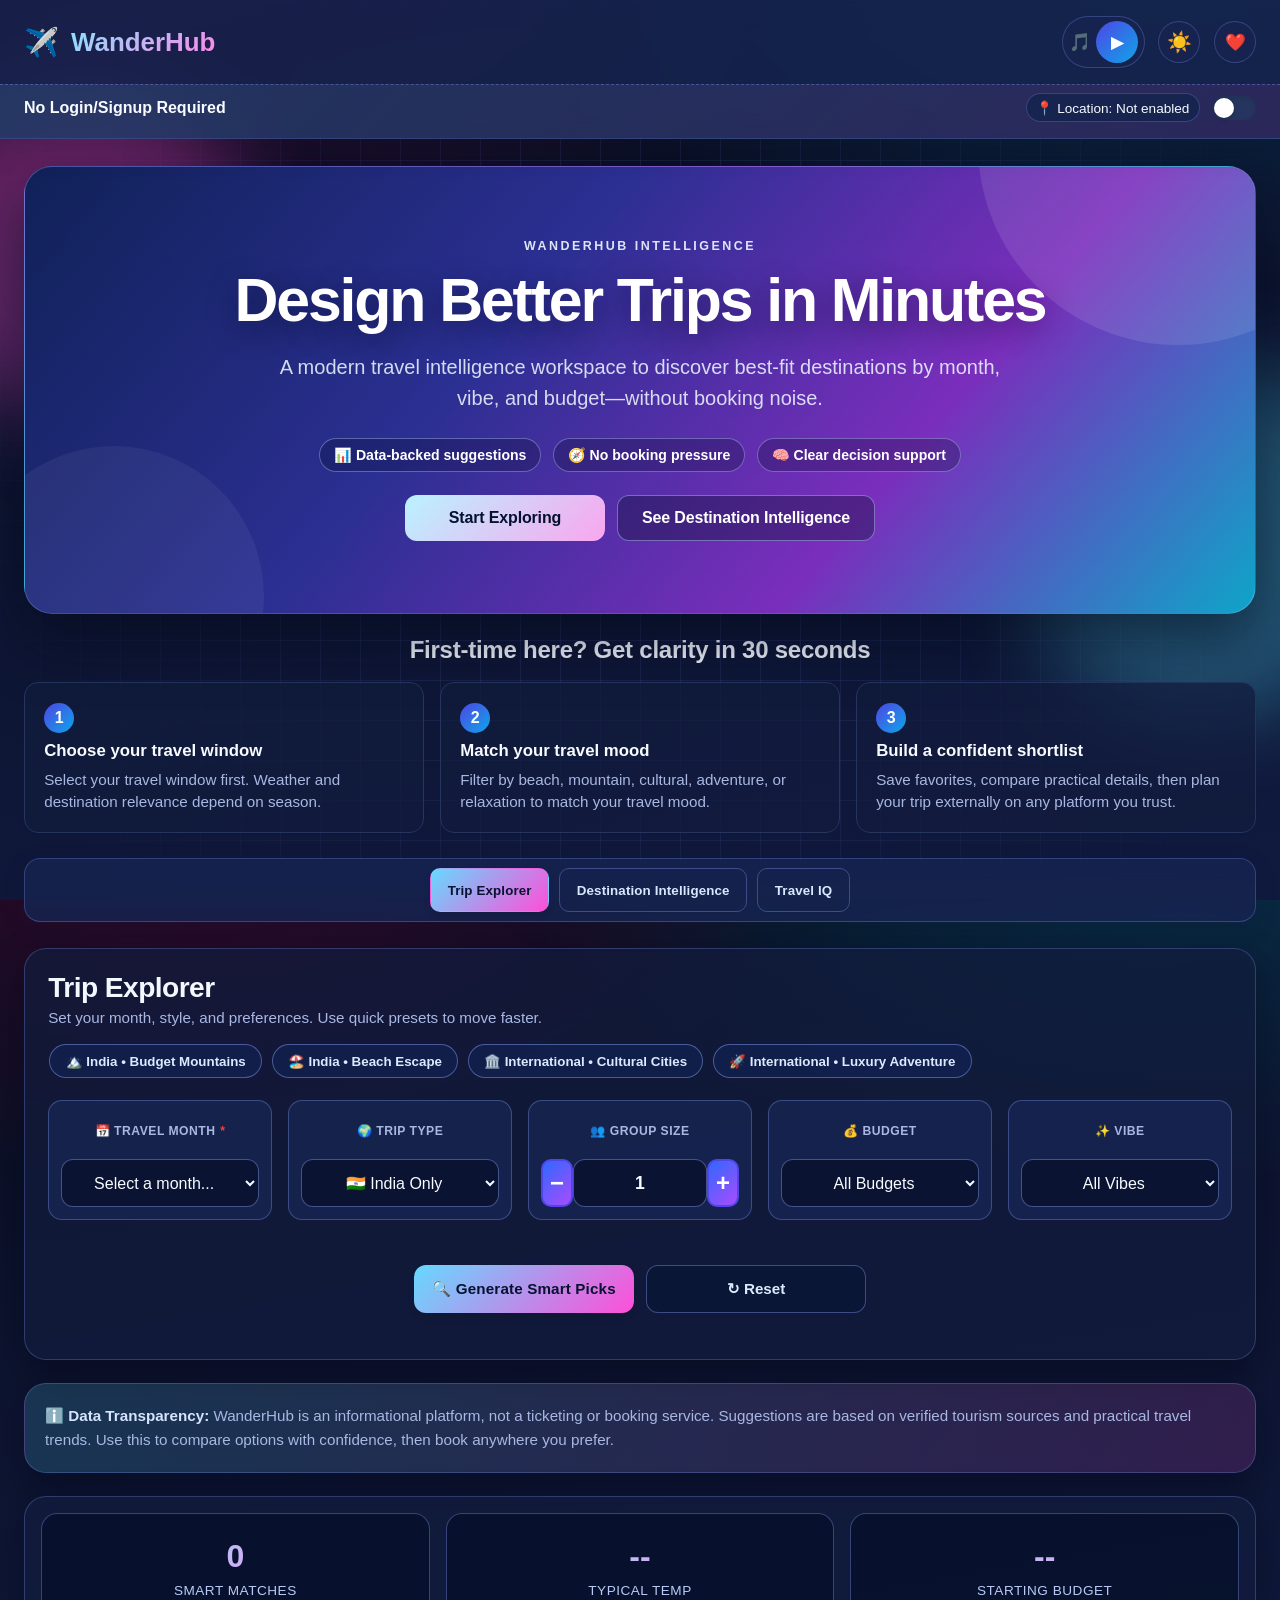
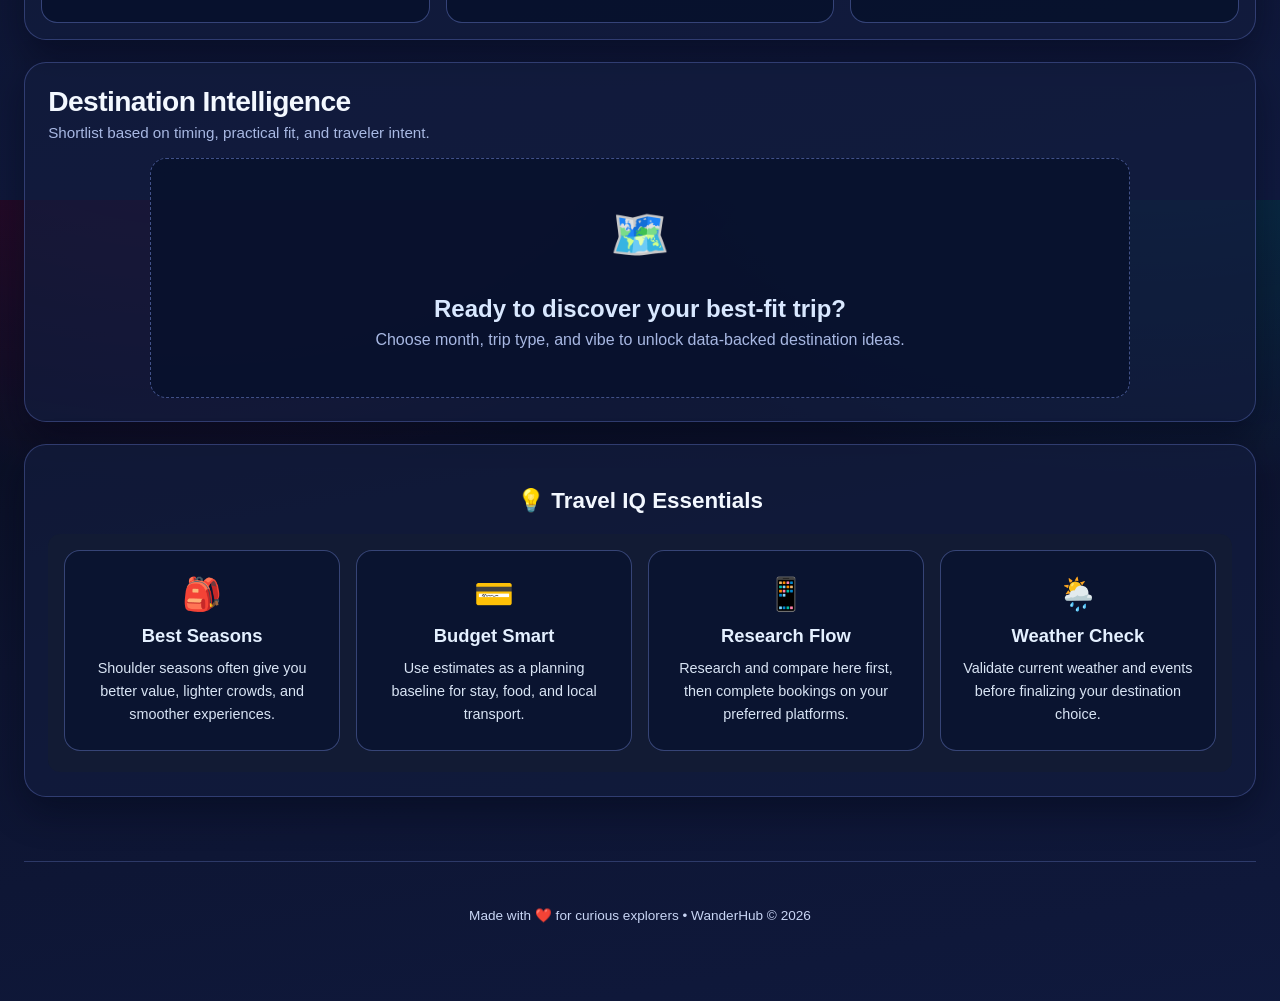
==== index.html @ 279a778e "Add auto-rotating carousel for Travel IQ Essentials on mobile - shows one card at a time, auto-cycle" ====
<!doctype html>
<html lang="en">
<head>
    <meta charset="UTF-8" />
    <meta name="viewport" content="width=device-width, initial-scale=1.0, maximum-scale=5.0, user-scalable=yes, viewport-fit=cover" />
    <meta name="mobile-web-app-capable" content="yes" />
    <meta name="apple-mobile-web-app-capable" content="yes" />
    <meta name="apple-mobile-web-app-status-bar-style" content="default" />
    <meta name="theme-color" content="#667eea" />
    <title>WanderHub - Smart Travel Insights by Month</title>
    <link rel="stylesheet" href="styles.css" />
    <link rel="icon" href="data:image/svg+xml,<svg xmlns='http://www.w3.org/2000/svg' viewBox='0 0 100 100'><text y='.9em' font-size='90'>✈️</text></svg>" />
</head>
<body>
    <div class="bg-orb orb-1" aria-hidden="true"></div>
    <div class="bg-orb orb-2" aria-hidden="true"></div>
    <div class="bg-grid" aria-hidden="true"></div>

    <!-- Header -->
    <header class="header">
        <div class="header-content">
            <div class="logo">
                <span class="logo-icon">✈️</span>
                <h1>WanderHub</h1>
            </div>
            <div class="header-right">
                <div class="music-player" id="musicPlayer" aria-label="Background music controls">
                    <div class="music-track">
                        <span class="music-icon" aria-hidden="true">🎵</span>
                    </div>
                    <div class="music-actions">
                        <button class="music-btn music-btn-play" id="musicPlay" title="Play music" aria-label="Play music">▶</button>
                        <button class="music-btn music-btn-pause" id="musicPause" title="Pause music" aria-label="Pause music">⏸</button>
                    </div>
                </div>
                <div class="theme-selector">
                    <button id="themeToggle" class="theme-toggle" type="button" aria-label="Enable dark mode" title="Toggle light/dark mode">🌙</button>
                </div>
                <a class="favorites-shortcut" href="favorites.html" aria-label="Open saved destinations" title="Saved destinations">
                    <span class="favorites-shortcut-icon" aria-hidden="true">❤️</span>
                    <span class="favorites-shortcut-count" id="favoritesCount">0</span>
                </a>
            </div>
        </div>
        <div class="header-trust">
            <div class="trust-message">
                <span class="trust-title">No Login/Signup Required</span>
            </div>
            <div class="trust-actions">
                <span class="trust-status" id="locationStatusText">📍 Location: Not enabled</span>
                <label class="location-toggle">
                    <input type="checkbox" id="locationToggle" aria-label="Enable location" title="Enable location" />
                    <span class="toggle-slider"></span>
                </label>
            </div>
        </div>
    </header>

    <main class="container">
        <!-- Hero Section -->
        <section class="hero" id="top">
            <div class="hero-content">
                <p class="hero-eyebrow">WANDERHUB INTELLIGENCE</p>
                <h2 class="hero-title">Design Better Trips in Minutes</h2>
                <p class="hero-subtitle">A modern travel intelligence workspace to discover best-fit destinations by month, vibe, and budget—without booking noise.</p>
                <div class="hero-tags" aria-label="WanderHub value tags">
                    <span class="hero-tag">📊 Data-backed suggestions</span>
                    <span class="hero-tag">🧭 No booking pressure</span>
                    <span class="hero-tag">🧠 Clear decision support</span>
                </div>
                <div class="hero-actions">
                    <a href="#filtersSectionBlock" class="hero-btn hero-btn-primary">Start Exploring</a>
                    <a href="#results" class="hero-btn hero-btn-secondary">See Destination Intelligence</a>
                </div>
            </div>
        </section>

        <section class="quick-start" id="quickStart">
            <h2>First-time here? Get clarity in 30 seconds</h2>
            <div class="quick-start-grid">
                <article class="quick-step">
                    <span class="quick-step-number">1</span>
                    <h3>Choose your travel window</h3>
                    <p>Select your travel window first. Weather and destination relevance depend on season.</p>
                </article>
                <article class="quick-step">
                    <span class="quick-step-number">2</span>
                    <h3>Match your travel mood</h3>
                    <p>Filter by beach, mountain, cultural, adventure, or relaxation to match your travel mood.</p>
                </article>
                <article class="quick-step">
                    <span class="quick-step-number">3</span>
                    <h3>Build a confident shortlist</h3>
                    <p>Save favorites, compare practical details, then plan your trip externally on any platform you trust.</p>
                </article>
            </div>
        </section>

        <nav class="page-tabs" aria-label="Page sections">
            <button type="button" class="page-tab active" data-target="filtersSectionBlock">Trip Explorer</button>
            <button type="button" class="page-tab" data-target="results">Destination Intelligence</button>
            <button type="button" class="page-tab" data-target="tipsSection">Travel IQ</button>
        </nav>

        <!-- Filters Section -->
        <section class="filters-section" id="filtersSectionBlock">
            <div class="section-head">
                <h2>Trip Explorer</h2>
                <p>Set your month, style, and preferences. Use quick presets to move faster.</p>
            </div>
            <div class="quick-presets" aria-label="Quick presets">
                <button class="preset-chip" data-region="india" data-vibe="mountain" data-budget="budget">🏔️ India • Budget Mountains</button>
                <button class="preset-chip" data-region="india" data-vibe="beach" data-budget="moderate">🏖️ India • Beach Escape</button>
                <button class="preset-chip" data-region="international" data-vibe="cultural" data-budget="moderate">🏛️ International • Cultural Cities</button>
                <button class="preset-chip" data-region="international" data-vibe="adventure" data-budget="luxury">🚀 International • Luxury Adventure</button>
            </div>
            <div class="filters-container">
                <div class="filter-group">
                    <label for="monthSelect" class="filter-label">📅 Travel Month <span class="required-indicator">*</span></label>
                    <select id="monthSelect" required>
                        <option value="">Select a month...</option>
                    </select>
                </div>

                <div class="filter-group">
                    <label for="regionSelect" class="filter-label">🌍 Trip Type</label>
                    <select id="regionSelect">
                        <option value="india">🇮🇳 India Only</option>
                        <option value="international">🌐 International</option>
                    </select>
                </div>

                <div class="filter-group">
                    <label for="travelerCount" class="filter-label">👥 Group Size</label>
                    <div class="traveler-stepper">
                        <button class="stepper-btn" id="decreaseTravelers" aria-label="Decrease travelers">−</button>
                        <input id="travelerCount" type="number" min="1" max="30" value="1" readonly />
                        <button class="stepper-btn" id="increaseTravelers" aria-label="Increase travelers">+</button>
                    </div>
                </div>

                <div class="filter-group">
                    <label for="budgetFilter" class="filter-label">💰 Budget</label>
                    <select id="budgetFilter">
                        <option value="">All Budgets</option>
                        <option value="budget">Budget</option>
                        <option value="moderate">Moderate</option>
                        <option value="luxury">Luxury</option>
                    </select>
                </div>

                <div class="filter-group">
                    <label for="vibeFilter" class="filter-label">✨ Vibe</label>
                    <select id="vibeFilter">
                        <option value="">All Vibes</option>
                        <option value="beach">🏖️ Beach Paradise</option>
                        <option value="mountain">⛰️ Mountain Adventure</option>
                        <option value="cultural">🏛️ Cultural Heritage</option>
                        <option value="adventure">🚀 Adventure Seeker</option>
                        <option value="relaxation">🧘 Relaxation</option>
                    </select>
                </div>

                <div class="filter-actions">
                    <button class="btn-apply" id="applyFilters">🔍 Generate Smart Picks</button>
                    <button class="btn-reset" id="resetFilters">↻ Reset</button>
                </div>
            </div>
        </section>

        <!-- Data Accuracy Notice -->
        <section class="data-notice">
            <p><strong>ℹ️ Data Transparency:</strong> WanderHub is an informational platform, not a ticketing or booking service. Suggestions are based on verified tourism sources and practical travel trends. Use this to compare options with confidence, then book anywhere you prefer.</p>
        </section>

        <!-- Quick Stats -->
        <section class="stats-section" id="statsSection">
            <div class="stat-card">
                <div class="stat-number" id="destCount">0</div>
                <div class="stat-label">Smart Matches</div>
            </div>
            <div class="stat-card">
                <div class="stat-number" id="avgTemp">--</div>
                <div class="stat-label">Typical Temp</div>
            </div>
            <div class="stat-card">
                <div class="stat-number" id="minBudget">--</div>
                <div class="stat-label">Starting Budget</div>
            </div>
        </section>

        <!-- Results Section -->
        <section id="results" class="results">
            <div class="section-head">
                <h2>Destination Intelligence</h2>
                <p>Shortlist based on timing, practical fit, and traveler intent.</p>
            </div>
            <div class="placeholder-state">
                <div class="placeholder-icon">🗺️</div>
                <h3>Ready to discover your best-fit trip?</h3>
                <p>Choose month, trip type, and vibe to unlock data-backed destination ideas.</p>
            </div>
        </section>

        <!-- Tips Section -->
        <section class="tips-section" id="tipsSection">
            <h2>💡 Travel IQ Essentials</h2>
            <div class="carousel-container">
                <div class="tips-grid" id="tipsCarousel">
                    <div class="tip-card">
                        <div class="tip-icon">🎒</div>
                        <h3>Best Seasons</h3>
                        <p>Shoulder seasons often give you better value, lighter crowds, and smoother experiences.</p>
                    </div>
                    <div class="tip-card">
                        <div class="tip-icon">💳</div>
                        <h3>Budget Smart</h3>
                        <p>Use estimates as a planning baseline for stay, food, and local transport.</p>
                    </div>
                    <div class="tip-card">
                        <div class="tip-icon">📱</div>
                        <h3>Research Flow</h3>
                        <p>Research and compare here first, then complete bookings on your preferred platforms.</p>
                    </div>
                    <div class="tip-card">
                        <div class="tip-icon">🌦️</div>
                        <h3>Weather Check</h3>
                        <p>Validate current weather and events before finalizing your destination choice.</p>
                    </div>
                </div>
                <div class="carousel-dots" id="carouselDots"></div>
            </div>
        </section>

        <!-- Footer -->
        <footer class="footer">
            <p>Made with ❤️ for curious explorers • WanderHub © 2026</p>
        </footer>
    </main>

    <button id="backToTop" class="back-to-top" aria-label="Back to top">↑</button>

    <!-- Modal for Destination Details -->
    <div id="detailsModal" class="modal">
        <div class="modal-content">
            <button class="modal-close">&times;</button>
            <div id="modalBody"></div>
        </div>
    </div>

    <!-- Location Permission Modal -->
    <div id="locationModal" class="modal location-modal">
        <div class="modal-content">
            <button class="modal-close" id="locationModalClose">&times;</button>
            <div class="location-modal-body">
                <div class="location-modal-header">
                    <div class="location-icon">📍</div>
                    <h2>Enable Location for Personalized Insights</h2>
                </div>
                <p class="location-description" id="locationMessage">Get accurate travel distances and cost estimates from your location to destinations.</p>
                
                <div class="location-benefits">
                    <div class="benefit-item">
                        <span class="benefit-icon">🚗</span>
                        <span class="benefit-text">See exact distance by road to each destination</span>
                    </div>
                    <div class="benefit-item">
                        <span class="benefit-icon">💰</span>
                        <span class="benefit-text">Get travel cost estimates from your city</span>
                    </div>
                    <div class="benefit-item">
                        <span class="benefit-icon">🔒</span>
                        <span class="benefit-text">Your location stays private in your browser</span>
                    </div>
                </div>
                
                <div class="location-modal-actions">
                    <button class="btn-apply" id="allowLocation">
                        <span>✓</span> Allow Location
                    </button>
                    <button class="btn-reset" id="skipLocation">
                        <span>→</span> Not Now
                    </button>
                </div>
                <p class="location-disclaimer">💡 You can change this anytime via the location toggle in the header</p>
            </div>
        </div>
    </div>

    <script src="script.js"></script>
</body>
</html>
---- styles.css ----
:root {
  /* Light Mode */
  --bg-primary: #f4f7ff;
  --bg-secondary: #ebf1ff;
  --bg-gradient: linear-gradient(135deg, #4f46e5 0%, #0ea5e9 100%);
  --card-bg: #ffffff;
  --text-primary: #111c38;
  --text-secondary: #2f3f5c;
  --text-muted: #5c6b86;
  --border-color: #d6e2ff;
  --accent-primary: #4f46e5;
  --accent-secondary: #0ea5e9;
  --accent-light: #dbeafe;
  --success: #10b981;
  --warning: #f59e0b;
  --error: #ef4444;
  --shadow-sm: 0 1px 2px rgba(0, 0, 0, 0.05);
  --shadow-md: 0 4px 6px rgba(0, 0, 0, 0.1);
  --shadow-lg: 0 10px 25px rgba(0, 0, 0, 0.15);
  --shadow-xl: 0 20px 40px rgba(0, 0, 0, 0.2);
  --text-color: var(--text-primary);
  --primary-color: var(--accent-primary);
  --shadow-color: rgba(79, 70, 229, 0.18);
  --transition: all 0.3s cubic-bezier(0.4, 0, 0.2, 1);
}

body.dark-mode {
  --bg-primary: #080f22;
  --bg-secondary: #121b34;
  --card-bg: #131f3b;
  --text-primary: #eef4ff;
  --text-secondary: #c8d5f4;
  --text-muted: #90a3d1;
  --border-color: #25355f;
  --accent-light: #1d2d52;
  --text-color: var(--text-primary);
  --primary-color: var(--accent-primary);
  --shadow-color: rgba(2, 8, 25, 0.45);
}

.section-head p,
.quick-step p,
.placeholder-state p,
.data-notice p,
.tip-card p,
.trust-subtitle,
.location-description,
.benefit-text,
.location-disclaimer,
.footer p {
  color: var(--text-secondary);
}

.tips-grid {
  display: flex !important;
  flex-wrap: nowrap !important;
  gap: 1rem;
  overflow-x: auto;
  overflow-y: hidden;
  scroll-snap-type: x mandatory;
  -webkit-overflow-scrolling: touch;
  padding-bottom: 0.35rem;
}

.tip-card {
  flex: 0 0 calc((100% - 3rem) / 4);
  min-width: 240px;
  scroll-snap-align: start;
}

.tips-grid::-webkit-scrollbar {
  height: 8px;
}

.tips-grid::-webkit-scrollbar-thumb {
  background: color-mix(in srgb, var(--accent-primary) 45%, transparent);
  border-radius: 999px;
}

@media (max-width: 900px) {
  .tip-card {
    flex: 0 0 74vw;
    min-width: 250px;
  }
}

@media (max-width: 640px) {
  .tip-card {
    flex: 0 0 84vw;
    min-width: 230px;
  }
}

* {
  box-sizing: border-box;
}

html, body {
  margin: 0;
  padding: 0;
  width: 100%;
  height: 100%;
}

/* Mobile App-like Global Styles */
* {
  -webkit-tap-highlight-color: transparent;
  -webkit-font-smoothing: antialiased;
  -moz-osx-font-smoothing: grayscale;
}

html {
  scroll-behavior: smooth;
  -webkit-text-size-adjust: 100%;
  -ms-text-size-adjust: 100%;
  touch-action: manipulation;
}

body {
  font-family: -apple-system, BlinkMacSystemFont, "Segoe UI", Roboto, "Helvetica Neue", Arial, sans-serif;
  background: var(--bg-primary);
  color: var(--text-primary);
  transition: var(--transition);
  overflow-x: hidden;
  overflow-y: visible;
  margin: 0;
  padding: 0;
  padding-top: env(safe-area-inset-top, 0px);
  padding-bottom: env(safe-area-inset-bottom, 0px);
  padding-left: env(safe-area-inset-left, 0px);
  padding-right: env(safe-area-inset-right, 0px);
  min-height: 100vh;
  min-height: -webkit-fill-available;
  -webkit-overflow-scrolling: touch;
  overscroll-behavior-y: contain;
}

/* Header */
.header {
  position: sticky;
  top: 0;
  z-index: 1200;
  background: color-mix(in srgb, var(--card-bg) 92%, transparent);
  border-bottom: 1px solid var(--border-color);
  -webkit-backdrop-filter: blur(14px);
  backdrop-filter: blur(14px);
  box-shadow: 0 10px 24px rgba(15, 23, 42, 0.08);
  transition: var(--transition);
}

.header-content {
  max-width: 1400px;
  margin: 0 auto;
  padding: 1rem 1.5rem;
  display: flex;
  justify-content: space-between;
  align-items: center;
  flex-wrap: nowrap;
}

.logo {
  display: flex;
  align-items: center;
  gap: 0.75rem;
  text-decoration: none;
  cursor: pointer;
}

.logo-icon {
  font-size: 1.75rem;
  animation: float 6s ease-in-out infinite;
}

@keyframes float {
  0%, 100% { transform: translateY(0); }
  50% { transform: translateY(-8px); }
}

.logo h1 {
  margin: 0;
  font-size: 1.35rem;
  background: var(--bg-gradient);
  -webkit-background-clip: text;
  -webkit-text-fill-color: transparent;
  background-clip: text;
  font-weight: 700;
}

.header-right {
  display: flex;
  align-items: center;
  gap: 1.5rem;
}

.favorites-shortcut {
  position: relative;
  width: 42px;
  height: 42px;
  border-radius: 999px;
  border: 1px solid var(--border-color);
  background: var(--card-bg);
  color: var(--text-primary);
  display: inline-flex;
  align-items: center;
  justify-content: center;
  text-decoration: none;
  box-shadow: var(--shadow-sm);
  transition: var(--transition);
}

.favorites-shortcut:hover {
  transform: translateY(-2px);
  border-color: var(--accent-primary);
  box-shadow: var(--shadow-md);
}

.favorites-shortcut-icon {
  font-size: 1.05rem;
}

.favorites-shortcut-count {
  position: absolute;
  top: -6px;
  right: -6px;
  min-width: 18px;
  height: 18px;
  border-radius: 999px;
  display: none;
  align-items: center;
  justify-content: center;
  padding: 0 0.35rem;
  font-size: 0.68rem;
  font-weight: 700;
  color: #fff;
  background: var(--error);
  border: 1px solid var(--card-bg);
}

.favorites-shortcut-count.visible {
  display: inline-flex;
}

.music-player {
  display: flex;
  align-items: center;
  gap: 0.35rem;
  padding: 0.25rem 0.35rem;
  border-radius: 999px;
  border: 1px solid var(--border-color);
  background: var(--card-bg);
  box-shadow: var(--shadow-sm);
  max-width: 200px;
}

.music-track {
  display: flex;
  align-items: center;
  gap: 0.45rem;
  min-width: 0;
}

.music-actions {
  display: flex;
  gap: 0.35rem;
}

.music-btn {
  display: flex;
  align-items: center;
  justify-content: center;
  width: 42px;
  height: 42px;
  background: var(--bg-gradient);
  color: white;
  border: none;
  border-radius: 999px;
  font-weight: 700;
  cursor: pointer;
  transition: var(--transition);
  font-size: 1rem;
  padding: 0;
}

.music-btn:hover:not(:disabled) {
  transform: translateY(-2px);
  box-shadow: var(--shadow-md);
}

.music-btn:disabled {
  opacity: 0.55;
  cursor: not-allowed;
  transform: none;
  box-shadow: none;
}

.music-player.playing {
  border-color: var(--accent-primary);
  box-shadow: 0 0 0 2px var(--accent-light);
}

.music-icon {
  font-size: 1.1rem;
}

.music-player.playing .music-btn-play {
  display: none;
}

.music-player:not(.playing) .music-btn-pause {
  display: none;
}

.header-trust {
  max-width: 1400px;
  margin: 0 auto;
  padding: 0.5rem 1.5rem 1rem;
  display: flex;
  align-items: center;
  justify-content: space-between;
  gap: 1rem;
  border-top: 1px dashed var(--border-color);
  background: linear-gradient(135deg, rgba(102, 126, 234, 0.08), rgba(118, 75, 162, 0.06));
}

.trust-message {
  display: flex;
  flex-direction: column;
  gap: 0.15rem;
}

.trust-title {
  font-weight: 700;
  color: var(--text-primary);
}

.trust-subtitle {
  font-size: 0.9rem;
  color: var(--text-secondary);
}

.trust-actions {
  display: flex;
  align-items: center;
  gap: 0.75rem;
  flex-wrap: wrap;
  flex: 0 0 auto;
}

.trust-status {
  font-size: 0.85rem;
  color: var(--text-secondary);
  padding: 0.35rem 0.6rem;
  border-radius: 999px;
  background: var(--bg-secondary);
  border: 1px solid var(--border-color);
  white-space: nowrap;
  flex: 0 0 auto;
}

.trust-badge {
  display: none;
}

.trust-cta {
  display: none;
}

.trust-ghost {
  display: none;
}

/* Location Toggle */
.location-toggle {
  display: flex;
  align-items: center;
  cursor: pointer;
  -webkit-user-select: none;
  user-select: none;
}

.location-toggle input {
  display: none;
}

.toggle-slider {
  width: 44px;
  height: 24px;
  background-color: var(--border-color);
  border-radius: 12px;
  position: relative;
  transition: background-color 0.3s ease, box-shadow 0.3s ease;
  box-shadow: inset 0 2px 4px rgba(0, 0, 0, 0.1);
}

.toggle-slider::before {
  content: "";
  position: absolute;
  width: 20px;
  height: 20px;
  border-radius: 50%;
  background-color: white;
  top: 2px;
  left: 2px;
  transition: left 0.3s ease, box-shadow 0.3s ease;
  box-shadow: 0 2px 4px rgba(0, 0, 0, 0.2);
}

.location-toggle input:checked + .toggle-slider {
  background-color: var(--accent-primary);
  box-shadow: 0 0 8px rgba(102, 126, 234, 0.4);
}

.location-toggle input:checked + .toggle-slider::before {
  left: 22px;
}

.location-toggle input:disabled + .toggle-slider {
  opacity: 0.5;
  cursor: not-allowed;
}

.location-toggle:hover input:not(:disabled) + .toggle-slider {
  box-shadow: 0 0 8px rgba(102, 126, 234, 0.3);
}

.trust-ghost:hover {
  border-color: var(--accent-primary);
  color: var(--accent-primary);
  box-shadow: var(--shadow-sm);
}

.theme-selector {
  display: flex;
  align-items: center;
}

.theme-toggle {
  background: var(--card-bg);
  border: 1px solid var(--border-color);
  border-radius: 50%;
  width: 42px;
  height: 42px;
  font-size: 1.25rem;
  cursor: pointer;
  display: flex;
  align-items: center;
  justify-content: center;
  color: var(--text-primary);
  box-shadow: var(--shadow-sm);
  transition: var(--transition);
}

.theme-toggle:hover {
  border-color: var(--accent-primary);
  box-shadow: 0 0 0 3px var(--accent-light);
  transform: translateY(-1px);
}

/* Container & Main */
.container {
  max-width: 1400px;
  margin: 0 auto;
  padding: 2rem 1.5rem;
  position: relative;
  overflow: visible;
}

/* Hero Section */
.hero {
  background: var(--bg-gradient);
  border-radius: 20px;
  padding: 4.5rem 2.5rem;
  text-align: center;
  margin-bottom: 3rem;
  color: white;
  position: relative;
  overflow: hidden;
}

.hero::before {
  content: "";
  position: absolute;
  top: -50%;
  right: -10%;
  width: 400px;
  height: 400px;
  background: rgba(255, 255, 255, 0.1);
  border-radius: 50%;
}

.hero::after {
  content: "";
  position: absolute;
  bottom: -30%;
  left: -5%;
  width: 300px;
  height: 300px;
  background: rgba(255, 255, 255, 0.05);
  border-radius: 50%;
}

.hero-content {
  position: relative;
  z-index: 1;
  max-width: 860px;
  margin: 0 auto;
}

.hero-title {
  font-size: clamp(1.75rem, 5vw, 3rem);
  font-weight: 800;
  line-height: 1.12;
  letter-spacing: -0.02em;
  margin: 0;
  margin-bottom: 1.1rem;
}

.hero-subtitle {
  font-size: clamp(1rem, 3vw, 1.25rem);
  margin: 0 auto;
  max-width: 760px;
  line-height: 1.55;
  opacity: 0.95;
}

.hero-tags {
  margin-top: 1.5rem;
  display: flex;
  justify-content: center;
  gap: 0.75rem;
  flex-wrap: wrap;
}

.hero-tag {
  background: rgba(255, 255, 255, 0.18);
  border: 1px solid rgba(255, 255, 255, 0.28);
  color: #fff;
  padding: 0.5rem 0.85rem;
  border-radius: 999px;
  font-size: 0.88rem;
  font-weight: 600;
  -webkit-backdrop-filter: blur(4px);
  backdrop-filter: blur(4px);
}

body:not(.dark-mode) .hero-tag {
  color: #111c38 !important;
  background: rgba(79, 70, 229, 0.12) !important;
  border-color: rgba(79, 70, 229, 0.35) !important;
}

.quick-start {
  max-width: 1400px;
  margin: 1.75rem auto 0;
  padding: 0 1.5rem;
}

.quick-start h2 {
  margin: 0 0 1.15rem;
  text-align: center;
  font-size: 1.5rem;
  letter-spacing: -0.01em;
}

.quick-start-grid {
  display: grid;
  grid-template-columns: repeat(auto-fit, minmax(220px, 1fr));
  gap: 1rem;
}

.quick-step {
  background: var(--ux-surface, var(--card-bg));
  border: 1px solid var(--border-color);
  border-radius: 14px;
  padding: 1.2rem;
  box-shadow: var(--shadow-sm);
  transition: var(--transition);
}

.quick-step:hover {
  border-color: var(--accent-primary);
  box-shadow: var(--shadow-md);
  transform: translateY(-2px);
}

.quick-step-number {
  width: 30px;
  height: 30px;
  display: inline-flex;
  align-items: center;
  justify-content: center;
  border-radius: 999px;
  background: var(--bg-gradient);
  color: #fff;
  font-weight: 700;
  margin-bottom: 0.5rem;
}

body:not(.dark-mode) .quick-step-number {
  color: #ffffff !important;
  background: linear-gradient(135deg, #4f46e5, #ec4899) !important;
}

.quick-step h3 {
  margin: 0 0 0.5rem;
  font-size: 1.05rem;
}

.quick-step p {
  margin: 0;
  color: var(--text-secondary);
  font-size: 0.95rem;
  line-height: 1.45;
}

.page-tabs {
  position: relative;
  top: auto;
  left: auto;
  right: auto;
  z-index: 90;
  width: auto;
  margin: 0;
  padding: 0.75rem 1.5rem;
  display: flex;
  gap: 0.6rem;
  flex-wrap: wrap;
  justify-content: center;
  background: var(--card-bg);
  border-bottom: 1px solid var(--border-color);
  box-shadow: 0 4px 12px rgba(0, 0, 0, 0.08);
}

.page-tab {
  border: 1px solid var(--border-color);
  background: var(--card-bg);
  color: var(--text-primary);
  border-radius: 999px;
  padding: 0.62rem 1.05rem;
  min-height: 44px;
  font-weight: 700;
  letter-spacing: 0.01em;
  cursor: pointer;
  transition: var(--transition);
  box-shadow: var(--shadow-sm);
  touch-action: manipulation;
  -webkit-tap-highlight-color: transparent;
  -webkit-user-select: none;
  -moz-user-select: none;
  -ms-user-select: none;
  user-select: none;
  display: inline-flex;
  align-items: center;
  justify-content: center;
}

.page-tab:hover {
  border-color: var(--accent-primary);
  transform: translateY(-1px);
}

.page-tab.active {
  background: var(--bg-gradient);
  color: #fff;
  border-color: transparent;
  box-shadow: var(--shadow-md);
}

body:not(.dark-mode) .page-tab.active {
  color: #ffffff !important;
  background: linear-gradient(135deg, #4f46e5, #ec4899) !important;
  box-shadow: 0 8px 24px rgba(79, 70, 229, 0.35) !important;
}

.filters-section,
.results,
#favoritesSection,
#tipsSection {
  scroll-margin-top: calc(var(--sticky-offset, 96px) + 12px);
}

.page-tabs + .filters-section {
  margin-top: 0;
}

/* Filters Section */
.filters-section {
  background: var(--card-bg);
  border-radius: 15px;
  padding: 2rem;
  margin-bottom: 3rem;
  box-shadow: var(--shadow-md);
}

.filters-container {
  display: grid;
  grid-template-columns: repeat(auto-fit, minmax(220px, 1fr));
  gap: 1.5rem;
  align-items: stretch;
}

.filter-actions {
  display: grid;
  grid-template-columns: 1fr 1fr;
  gap: 0.75rem;
  align-content: end;
  min-height: calc(2.4rem + 0.5rem + 48px);
}

.filter-group {
  display: grid;
  grid-template-rows: minmax(2.4rem, auto) 48px;
  gap: 0.5rem;
}

.filter-label {
  display: flex;
  align-items: flex-end;
  font-weight: 600;
  font-size: 0.9rem;
  color: var(--text-primary);
  text-transform: uppercase;
  letter-spacing: 0.5px;
  line-height: 1.25;
}

.required-indicator {
  color: #ef4444;
  margin-left: 0.3rem;
  font-weight: 700;
}

.filters-section select,
.filters-section input[type="number"] {
  height: 48px;
}

select, input[type="number"] {
  padding: 0.75rem 1rem;
  border: 2px solid var(--border-color);
  border-radius: 10px;
  background: var(--card-bg);
  color: var(--text-primary);
  font-size: 1rem;
  transition: var(--transition);
  cursor: pointer;
  font-family: inherit;
}

select:hover, input[type="number"]:hover {
  border-color: var(--accent-primary);
}

select:focus, input[type="number"]:focus {
  outline: none;
  border-color: var(--accent-primary);
  box-shadow: 0 0 0 3px var(--accent-light);
}

/* Traveler Stepper */
.traveler-stepper {
  display: flex;
  align-items: center;
  gap: 0;
  height: 48px;
  justify-self: center;
}

.stepper-btn {
  width: 40px;
  height: 48px;
  background: var(--accent-primary);
  color: white;
  border: 2px solid var(--accent-primary);
  font-size: 1.5rem;
  font-weight: 700;
  cursor: pointer;
  transition: var(--transition);
  display: flex;
  align-items: center;
  justify-content: center;
  -webkit-user-select: none;
  user-select: none;
}

.stepper-btn:first-child {
  border-radius: 10px 0 0 10px;
}

.stepper-btn:last-child {
  border-radius: 0 10px 10px 0;
}

.stepper-btn:hover:not(:disabled) {
  background: var(--accent-hover);
  transform: scale(1.05);
}

.stepper-btn:active:not(:disabled) {
  transform: scale(0.95);
}

.stepper-btn:disabled {
  opacity: 0.5;
  cursor: not-allowed;
}

.traveler-stepper input[type="number"] {
  width: 60px;
  height: 48px;
  text-align: center;
  border-radius: 0;
  border-left: none;
  border-right: none;
  background: var(--card-bg);
  font-weight: 600;
  font-size: 1.1rem;
  padding: 0;
  cursor: default;
  vertical-align: middle;
  line-height: 48px;
}

.filter-actions .btn-apply,
.filter-actions .btn-reset {
  width: 100%;
  min-width: 0;
  height: 48px;
  padding: 0 1rem;
  display: inline-flex;
  align-items: center;
  justify-content: center;
}

.traveler-stepper input[type="number"]::-webkit-inner-spin-button,
.traveler-stepper input[type="number"]::-webkit-outer-spin-button {
  -webkit-appearance: none;
  margin: 0;
}

.btn-reset {
  padding: 0.75rem 1.5rem;
  min-height: 44px;
  background: var(--bg-secondary);
  color: var(--text-primary);
  border: 2px solid var(--border-color);
  border-radius: 10px;
  font-weight: 600;
  cursor: pointer;
  transition: var(--transition);
  font-size: 0.95rem;
  min-width: 140px;
  -webkit-tap-highlight-color: transparent;
  touch-action: manipulation;
  -webkit-user-select: none;
  -moz-user-select: none;
  -ms-user-select: none;
  user-select: none;
  display: inline-flex;
  align-items: center;
  justify-content: center;
}

.btn-reset:hover {
  background: var(--accent-primary);
  color: white;
  border-color: var(--accent-primary);
  transform: translateY(-2px);
}

.btn-reset:active {
  transform: scale(0.98);
}

.btn-reset:active {
  transform: scale(0.98);
}

.btn-apply {
  padding: 0.75rem 1.5rem;
  min-height: 44px;
  background: var(--bg-gradient);
  color: white;
  border: 2px solid transparent;
  border-radius: 10px;
  font-weight: 700;
  letter-spacing: 0.01em;
  cursor: pointer;
  transition: var(--transition);
  font-size: 0.95rem;
  box-shadow: var(--shadow-md);
  position: relative;
  overflow: hidden;
  min-width: 140px;
  -webkit-tap-highlight-color: transparent;
  touch-action: manipulation;
  -webkit-user-select: none;
  -moz-user-select: none;
  -ms-user-select: none;
  user-select: none;
  display: inline-flex;
  align-items: center;
  justify-content: center;
}

.btn-apply:hover:not(:disabled) {
  transform: translateY(-2px);
  box-shadow: var(--shadow-lg);
}

.btn-apply:active:not(:disabled) {
  transform: translateY(0) scale(0.98);
}

.btn-apply::before {
  content: '';
  position: absolute;
  top: 50%;
  left: 50%;
  width: 0;
  height: 0;
  background: rgba(255, 255, 255, 0.3);
  border-radius: 50%;
  transform: translate(-50%, -50%);
  transition: width 0.5s, height 0.5s;
}

.btn-apply:active::before {
  width: 300px;
  height: 300px;
}

/* Data Notice */
.data-notice {
  background: linear-gradient(135deg, rgba(102, 126, 234, 0.1), rgba(118, 75, 162, 0.1));
  border: 2px solid var(--accent-light);
  border-radius: 12px;
  padding: 1.25rem;
  margin: -1.5rem 0 2rem 0;
  color: var(--text-secondary);
  font-size: 0.95rem;
  line-height: 1.6;
}

.data-notice p {
  margin: 0;
  color: var(--text-secondary);
}

/* Stats Section */
.stats-section {
  display: grid;
  grid-template-columns: repeat(auto-fit, minmax(150px, 1fr));
  gap: 1.5rem;
  margin-bottom: 3rem;
}

.stat-card {
  background: var(--card-bg);
  border-radius: 15px;
  padding: 1.5rem;
  text-align: center;
  box-shadow: var(--shadow-md);
  border: 2px solid var(--border-color);
  transition: var(--transition);
  -webkit-tap-highlight-color: transparent;
}

.stat-card:hover {
  transform: translateY(-5px);
  box-shadow: var(--shadow-lg);
  border-color: var(--accent-primary);
}

.stat-card:active {
  transform: scale(0.98);
}

.stat-number {
  font-size: 2rem;
  font-weight: 700;
  background: var(--bg-gradient);
  -webkit-background-clip: text;
  -webkit-text-fill-color: transparent;
  background-clip: text;
  margin-bottom: 0.5rem;
}

.stat-label {
  font-size: 0.85rem;
  color: var(--text-secondary);
  text-transform: uppercase;
  letter-spacing: 0.5px;
}

/* Results Section */
.results {
  margin-bottom: 3rem;
}

.placeholder-state {
  background: var(--card-bg);
  border: 2px dashed var(--border-color);
  border-radius: 15px;
  padding: 3rem 2rem;
  text-align: center;
  max-width: 980px;
  margin: 0 auto;
}

.placeholder-icon {
  font-size: 3rem;
  margin-bottom: 1rem;
  display: inline-block;
  animation: bounce 3.5s ease-in-out infinite;
}

@keyframes bounce {
  0%, 100% { transform: translateY(0); }
  50% { transform: translateY(-7px); }
}

.placeholder-state h3 {
  font-size: 1.5rem;
  margin: 1rem 0 0.5rem;
  color: var(--text-primary);
}

.placeholder-state p {
  color: var(--text-secondary);
  margin: 0;
}

/* Destination Cards */
.destinations-grid {
  display: grid;
  grid-template-columns: repeat(auto-fill, minmax(320px, 1fr));
  gap: 1.5rem;
  margin-top: 1.5rem;
}

.pagination-controls {
  display: flex;
  align-items: center;
  justify-content: space-between;
  gap: 1.5rem;
  margin: 1.5rem 0;
  padding: 1rem;
  background: color-mix(in srgb, var(--ux-surface-2) 60%, transparent);
  border-radius: 10px;
  flex-wrap: wrap;
}

.sort-container {
  display: flex;
  align-items: center;
  gap: 0.75rem;
}

.sort-container label {
  font-weight: 600;
  font-size: 0.9rem;
}

.sort-container select {
  padding: 0.5rem 0.75rem;
  border: 1px solid var(--border-color);
  border-radius: 6px;
  background: var(--ux-surface);
  color: var(--text-primary);
  font-weight: 500;
  cursor: pointer;
  transition: all 0.2s ease;
}

.sort-container select:hover {
  border-color: var(--accent-primary);
}

.sort-container select:focus {
  outline: none;
  border-color: var(--accent-primary);
  box-shadow: 0 0 0 2px rgba(102, 217, 255, 0.2);
}

.pagination-info {
  display: flex;
  align-items: center;
  gap: 1rem;
}

.pagination-info-text {
  font-size: 0.9rem;
  color: var(--text-secondary);
  font-weight: 500;
}

.btn-load-more {
  padding: 0.6rem 1.2rem;
  background: linear-gradient(135deg, #667eea, #764ba2);
  color: #ffffff;
  border: none;
  border-radius: 6px;
  font-weight: 600;
  font-size: 0.9rem;
  cursor: pointer;
  transition: all 0.2s ease;
  box-shadow: 0 4px 12px rgba(102, 126, 234, 0.35);
}

.btn-load-more:hover {
  transform: translateY(-2px);
  box-shadow: 0 8px 20px rgba(102, 126, 234, 0.5);
}

.btn-load-more:active {
  transform: translateY(0);
}

.destination-card {
  background: var(--card-bg);
  border: 2px solid var(--border-color);
  border-radius: 15px;
  padding: 1.5rem;
  cursor: pointer;
  transition: var(--transition);
  position: relative;
  overflow: hidden;
  will-change: transform;
  -webkit-backface-visibility: hidden;
  backface-visibility: hidden;
  -webkit-transform: translateZ(0);
  transform: translateZ(0);
}

.destination-card::before {
  content: "";
  position: absolute;
  top: 0;
  left: -100%;
  width: 100%;
  height: 100%;
  background: var(--bg-gradient);
  opacity: 0;
  transition: var(--transition);
  z-index: 0;
}

.destination-card:hover {
  transform: translateY(-8px) translateZ(0);
  box-shadow: var(--shadow-lg);
  border-color: var(--accent-primary);
  will-change: transform;
}

.destination-card:hover::before {
  left: 100%;
}

.destination-card-header {
  display: flex;
  justify-content: space-between;
  align-items: start;
  margin-bottom: 1rem;
  position: relative;
  z-index: 1;
}

.destination-card h3 {
  margin: 0;
  font-size: 1.5rem;
  color: var(--text-primary);
  min-height: 3rem;
  display: flex;
  align-items: center;
}

.destination-rating {
  background: var(--accent-secondary);
  color: white;
  padding: 0.4rem 0.8rem;
  border-radius: 20px;
  font-size: 0.85rem;
  font-weight: 600;
}

.destination-vibes {
  display: flex;
  flex-wrap: wrap;
  gap: 0.5rem;
  margin-bottom: 1rem;
  position: relative;
  z-index: 1;
}

.vibe-tag {
  background: var(--accent-light);
  color: var(--accent-primary);
  padding: 0.3rem 0.8rem;
  border-radius: 15px;
  font-size: 0.75rem;
  font-weight: 600;
}

body.dark-mode .vibe-tag {
  background: rgba(102, 126, 234, 0.2);
}

.destination-info {
  display: grid;
  gap: 0.8rem;
  position: relative;
  z-index: 1;
}

.info-item {
  display: flex;
  justify-content: space-between;
  align-items: center;
  padding: 0.8rem;
  background: var(--bg-secondary);
  border-radius: 8px;
  font-size: 0.95rem;
}

.info-label {
  color: var(--text-secondary);
  font-weight: 500;
}

.info-value {
  color: var(--text-primary);
  font-weight: 600;
}

.destination-actions {
  display: flex;
  gap: 0.75rem;
  margin-top: 1.5rem;
  position: relative;
  z-index: 1;
}

.btn-favorite, .btn-view-details {
  flex: 1;
  padding: 0.7rem 1rem;
  min-height: 44px;
  border: 2px solid var(--border-color);
  background: var(--card-bg);
  color: var(--text-primary);
  border-radius: 10px;
  cursor: pointer;
  font-weight: 600;
  transition: var(--transition);
  font-size: 0.9rem;
  -webkit-tap-highlight-color: transparent;
  touch-action: manipulation;
  -webkit-user-select: none;
  -moz-user-select: none;
  -ms-user-select: none;
  user-select: none;
  display: inline-flex;
  align-items: center;
  justify-content: center;
}

.btn-favorite:hover {
  background: #ffebee;
  border-color: var(--error);
  color: var(--error);
}

.btn-favorite:active {
  transform: scale(0.95);
}

body.dark-mode .btn-favorite:hover {
  background: rgba(239, 68, 68, 0.2);
}

.btn-favorite.active {
  background: var(--error);
  color: white;
  border-color: var(--error);
}

.btn-view-details:hover {
  background: var(--accent-primary);
  color: white;
  border-color: var(--accent-primary);
}

.btn-view-details:active {
  transform: scale(0.95);
}

/* Favorites Section */
.favorites-section {
  background: var(--card-bg);
  border-radius: 15px;
  padding: 2rem;
  margin-bottom: 3rem;
  box-shadow: var(--shadow-md);
}

.favorites-section.hidden {
  display: none;
}

/* Testimonials */
.best-places-section {
  background: var(--card-bg);
  border-radius: 15px;
  padding: 3rem 2rem;
  margin-bottom: 3rem;
  box-shadow: 0 4px 16px var(--shadow-color);
  overflow: visible;
  border: 1px solid var(--border-color);
}

.best-places-header {
  margin-bottom: 2.5rem;
  text-align: center;
}

.best-places-header h2 {
  font-size: 1.9rem;
  font-weight: 700;
  margin: 0 0 0.75rem;
  color: var(--text-primary);
  line-height: 1.2;
  letter-spacing: -0.02em;
}

.best-places-header p {
  font-size: 1.05rem;
  color: var(--text-secondary);
  margin: 0;
  opacity: 0.9;
}

.carousel-container {
  position: relative;
  overflow: hidden;
  border-radius: 12px;
  background: var(--bg-secondary);
  padding: 1rem;
}

.carousel-track {
  display: flex;
  gap: 1.5rem;
  overflow-x: auto;
  -webkit-overflow-scrolling: touch;
  scroll-behavior: smooth;
  padding: 0;
  scroll-padding: 1rem;
  scrollbar-width: none;
}

.carousel-track::-webkit-scrollbar {
  display: none;
}

.carousel-item {
  flex: 0 0 auto;
  width: 320px;
  scroll-snap-align: start;
  scroll-snap-stop: always;
}

.carousel-card {
  background: var(--card-bg);
  border: 2px solid var(--border-color);
  border-radius: 15px;
  padding: 1.5rem;
  height: 100%;
  display: flex;
  flex-direction: column;
  gap: 1rem;
  transition: all 0.3s ease;
  cursor: pointer;
  box-shadow: 0 2px 8px rgba(0, 0, 0, 0.05);
  min-height: 300px;
  position: relative;
  overflow: hidden;
}

.carousel-card::before {
  content: "";
  position: absolute;
  top: 0;
  left: -100%;
  width: 100%;
  height: 100%;
  background: var(--bg-gradient);
  opacity: 0;
  transition: all 0.3s ease;
  z-index: 0;
}

.carousel-card:hover {
  transform: translateY(-8px) translateZ(0);
  border-color: var(--accent-primary);
  box-shadow: 0 12px 28px var(--shadow-color);
  will-change: transform;
}

.carousel-card:hover::before {
  left: 100%;
}

.carousel-place-name {
  font-size: 1.4rem;
  font-weight: 700;
  color: var(--text-primary);
  line-height: 1.3;
  min-height: 2.8rem;
  display: flex;
  align-items: center;
  word-break: break-word;
  position: relative;
  z-index: 1;
}

.carousel-details {
  display: grid;
  gap: 0.75rem;
  padding: 0;
  background: transparent;
  border-radius: 0;
  border: none;
  position: relative;
  z-index: 1;
}

.carousel-detail-item {
  display: flex;
  justify-content: space-between;
  align-items: center;
  gap: 0.75rem;
  font-size: 0.95rem;
  color: var(--text-secondary);
  font-weight: 500;
  padding: 0.8rem;
  background: var(--bg-secondary);
  border-radius: 8px;
  position: relative;
  z-index: 1;
}

.carousel-detail-icon {
  font-size: 1.15rem;
  opacity: 0.9;
  min-width: 20px;
}

.carousel-vibes {
  display: flex;
  flex-wrap: wrap;
  gap: 0.5rem;
  margin-top: auto;
  position: relative;
  z-index: 1;
}

.carousel-vibe-tag {
  display: inline-block;
  background: var(--accent-light);
  color: var(--accent-primary);
  padding: 0.3rem 0.8rem;
  border-radius: 15px;
  font-size: 0.75rem;
  font-weight: 600;
  white-space: nowrap;
}

.carousel-nav {
  display: flex;
  justify-content: center;
  gap: 1.5rem;
  margin-top: 2rem;
  padding-top: 1.5rem;
  border-top: 1px solid var(--border-color);
}

.carousel-btn {
  background: var(--ux-accent, var(--primary-color));
  border: none;
  color: white;
  width: 44px;
  height: 44px;
  border-radius: 50%;
  font-size: 1.5rem;
  cursor: pointer;
  transition: all 0.2s ease;
  display: flex;
  align-items: center;
  justify-content: center;
  box-shadow: 0 4px 12px rgba(102, 126, 234, 0.3);
  touch-action: manipulation;
  -webkit-tap-highlight-color: transparent;
  min-height: 44px;
  min-width: 44px;
}

.carousel-btn:hover {
  transform: scale(1.1) translateZ(0);
  box-shadow: 0 6px 16px rgba(102, 126, 234, 0.4);
}

.carousel-btn:active {
  transform: scale(0.95);
  color: var(--accent-primary);
}

/* Tips Section */
.tips-section {
  background: var(--bg-gradient);
  border-radius: 15px;
  padding: 3rem 2rem;
  margin-bottom: 3rem;
  color: white;
}

.tips-section h2 {
  text-align: center;
  margin-bottom: 2rem;
  font-size: 1.75rem;
}

.tips-grid {
  display: grid;
  grid-template-columns: repeat(auto-fit, minmax(250px, 1fr));
  gap: 1.5rem;
}

.tip-card {
  background: rgba(255, 255, 255, 0.1);
  -webkit-backdrop-filter: blur(10px);
  backdrop-filter: blur(10px);
  border-radius: 12px;
  padding: 1.5rem;
  text-align: center;
  border: 1px solid rgba(255, 255, 255, 0.2);
  transition: var(--transition);
}

.tip-card:hover {
  transform: translateY(-8px);
  background: rgba(255, 255, 255, 0.15);
}

.tip-icon {
  font-size: 2.5rem;
  margin-bottom: 1rem;
}

.tip-card h3 {
  margin: 0 0 0.5rem;
  font-size: 1.1rem;
}

.tip-card p {
  margin: 0;
  opacity: 0.95;
}

/* Carousel Styles */
.carousel-container {
  position: relative;
  width: 100%;
}

.carousel-dots {
  display: none;
  justify-content: center;
  gap: 0.6rem;
  margin-top: 1.5rem;
}

.carousel-dot {
  width: 10px;
  height: 10px;
  border-radius: 50%;
  background: rgba(255, 255, 255, 0.4);
  border: none;
  cursor: pointer;
  transition: all 0.3s ease;
}

.carousel-dot.active {
  background: rgba(255, 255, 255, 0.9);
  width: 28px;
  border-radius: 5px;
}

.carousel-dot:hover {
  background: rgba(255, 255, 255, 0.7);
}

/* Mobile Carousel (max-width: 768px) */
@media (max-width: 768px) {
  .carousel-container {
    overflow: hidden;
  }

  .tips-grid {
    display: flex;
    scroll-snap-type: x mandatory;
    scroll-behavior: smooth;
    overflow-x: hidden;
    gap: 0;
  }

  .tip-card {
    flex: 0 0 100%;
    scroll-snap-align: start;
    scroll-snap-stop: always;
    margin: 0 !important;
  }

  .carousel-dots {
    display: flex;
  }
}

/* Favorites Page */
.favorites-page {
  padding: var(--ux-section-gap) 0 4rem;
  max-width: 1400px;
  margin: 0 auto;
}

.favorites-header {
  display: flex;
  justify-content: space-between;
  align-items: center;
  gap: 2rem;
  margin-bottom: 2.5rem;
  padding: 1.5rem;
  background: var(--ux-surface);
  border-radius: 16px;
  border: 1px solid var(--border-color);
  flex-wrap: wrap;
}

.favorites-title-group {
  flex: 1;
  min-width: 250px;
}

.favorites-page-title {
  font-size: 2.2rem;
  font-weight: 700;
  margin: 0 0 0.5rem;
  color: var(--text-color);
  line-height: 1.2;
  letter-spacing: -0.02em;
}

.favorites-page-subtitle {
  font-size: 1rem;
  color: var(--text-secondary);
  margin: 0;
  opacity: 0.9;
  line-height: 1.5;
}

.clear-all-btn {
  padding: 0.75rem 1.75rem;
  min-height: 44px;
  font-size: 0.95rem;
  font-weight: 600;
  border: 2px solid rgba(239, 68, 68, 0.3);
  border-radius: 10px;
  background: var(--card-bg);
  color: var(--text-color);
  cursor: pointer;
  transition: all 0.2s ease;
  white-space: nowrap;
  display: none;
  touch-action: manipulation;
  -webkit-tap-highlight-color: transparent;
}

.clear-all-btn:hover {
  background: var(--ux-danger-bg, #ef444420);
  border-color: var(--ux-danger, #ef4444);
  color: var(--ux-danger, #ef4444);
  transform: translateY(-2px);
  box-shadow: 0 4px 12px rgba(239, 68, 68, 0.2);
}

.clear-all-btn:active {
  transform: scale(0.98);
}

.favorites-empty {
  display: flex;
  flex-direction: column;
  align-items: center;
  justify-content: center;
  text-align: center;
  padding: 5rem 2rem;
  background: var(--ux-surface);
  border-radius: 20px;
  border: 2px dashed var(--border-color);
  min-height: 450px;
  max-width: 600px;
  margin: 0 auto;
}

.empty-icon {
  font-size: 6rem;
  margin-bottom: 1.5rem;
  opacity: 0.3;
  filter: grayscale(0.8);
  animation: pulse 2s ease-in-out infinite;
}

@keyframes pulse {
  0%, 100% { transform: scale(1); opacity: 0.3; }
  50% { transform: scale(1.05); opacity: 0.5; }
}

.favorites-empty h3 {
  font-size: 1.6rem;
  font-weight: 700;
  margin: 0 0 0.75rem;
  color: var(--text-color);
  line-height: 1.3;
}

.favorites-empty p {
  font-size: 1.05rem;
  color: var(--text-secondary);
  margin: 0 0 2.5rem;
  max-width: 450px;
  line-height: 1.6;
}

.favorites-grid {
  display: grid;
  grid-template-columns: repeat(auto-fill, minmax(320px, 1fr));
  gap: 1.75rem;
  align-items: start;
}

.favorite-card {
  background: var(--ux-surface);
  border: 2px solid var(--border-color);
  border-radius: 16px;
  padding: 1.75rem;
  transition: all 0.3s ease;
  position: relative;
  box-shadow: 0 2px 8px rgba(0, 0, 0, 0.05);
  height: 100%;
  display: flex;
  flex-direction: column;
  overflow: hidden;
}

.favorite-card::before {
  content: "";
  position: absolute;
  top: 0;
  left: -100%;
  width: 100%;
  height: 100%;
  background: var(--bg-gradient);
  opacity: 0;
  transition: all 0.3s ease;
  z-index: 0;
  border-radius: 14px;
}

.favorite-card:hover::before {
  left: 100%;
}

.favorite-card:hover {
  transform: translateY(-8px) translateZ(0);
  box-shadow: 0 12px 32px var(--shadow-color);
  border-color: var(--ux-accent, var(--primary-color));
  will-change: transform;
}

.favorite-card-header {
  display: flex;
  justify-content: space-between;
  align-items: flex-start;
  margin-bottom: 1.25rem;
  padding-bottom: 1rem;
  border-bottom: 2px solid var(--border-color);
  position: relative;
  z-index: 1;
}

.favorite-card-title {
  font-size: 1.35rem;
  font-weight: 700;
  margin: 0;
  color: var(--text-color);
  line-height: 1.3;
  flex: 1;
  min-height: 2.6rem;
  display: flex;
  align-items: center;
}

.favorite-remove-btn {
  background: transparent;
  border: none;
  font-size: 1.5rem;
  cursor: pointer;
  padding: 0.4rem 0.6rem;
  border-radius: 8px;
  transition: all 0.2s ease;
  line-height: 1;
  min-width: 40px;
  min-height: 40px;
  display: flex;
  align-items: center;
  justify-content: center;
  touch-action: manipulation;
  -webkit-tap-highlight-color: transparent;
}

.favorite-remove-btn:hover {
  background: var(--ux-danger-bg, #ef444420);
  transform: scale(1.1);
  border: 1px solid var(--ux-danger, #ef4444);
}

.favorite-remove-btn:active {
  transform: scale(0.95);
}

.favorite-card-details {
  display: flex;
  flex-direction: column;
  gap: 0.85rem;
  margin-bottom: auto;
  padding-bottom: 1.25rem;
}

.favorite-detail-item {
  display: flex;
  align-items: center;
  gap: 0.65rem;
  font-size: 0.95rem;
  color: var(--text-secondary);
  padding: 0.75rem 1rem;
  background: var(--card-bg);
  border-radius: 10px;
  transition: all 0.2s ease;
  font-weight: 500;
  position: relative;
  z-index: 1;
  border: 1px solid var(--border-color);
}

.favorite-detail-item:hover {
  background: var(--ux-surface-2);
  transform: translateX(6px);
  color: var(--text-color);
  border-color: var(--ux-accent, var(--primary-color));
}

.favorite-detail-icon {
  font-size: 1.15rem;
  opacity: 0.9;
  min-width: 20px;
  text-align: center;
}

.favorite-card-footer {
  display: grid;
  grid-template-columns: 1fr 1fr;
  gap: 0.85rem;
  margin-top: auto;
}

.favorite-action-btn {
  padding: 0.75rem 1.25rem;
  min-height: 44px;
  font-size: 0.95rem;
  font-weight: 600;
  border: 2px solid var(--border-color);
  border-radius: 10px;
  background: var(--card-bg);
  color: var(--text-color);
  cursor: pointer;
  transition: all 0.2s ease;
  text-align: center;
  text-decoration: none;
  display: inline-flex;
  align-items: center;
  justify-content: center;
  gap: 0.5rem;
  touch-action: manipulation;
  -webkit-tap-highlight-color: transparent;
  box-shadow: 0 2px 4px rgba(0, 0, 0, 0.05);
  position: relative;
  z-index: 1;
}

.favorite-action-btn:hover {
  background: var(--ux-accent, var(--primary-color));
  border-color: var(--ux-accent, var(--primary-color));
  color: white;
  transform: translateY(-3px);
  box-shadow: 0 6px 16px rgba(79, 70, 229, 0.3);
}

.favorite-action-btn:active {
  transform: translateY(-1px) scale(0.98);
}
}

.favorite-action-btn:active {
  transform: scale(0.98);
}

.favorite-action-btn.back-btn {
  grid-column: 1 / -1;
  background: var(--bg-gradient);
  border-color: transparent;
  color: white;
}

.favorite-action-btn.back-btn:hover {
  transform: translateY(-2px) scale(1.02);
  box-shadow: 0 6px 16px rgba(102, 126, 234, 0.4);
}

/* Footer */
.footer {
  background: var(--card-bg);
  border-top: 1px solid var(--border-color);
  padding: 2rem;
  text-align: center;
  color: var(--text-secondary);
  margin-top: 4rem;
}

.footer-content {
  max-width: 1200px;
  margin: 0 auto;
}

.footer-grid {
  display: grid;
  grid-template-columns: repeat(auto-fit, minmax(250px, 1fr));
  gap: 2rem;
  margin-bottom: 2rem;
  text-align: left;
}

.footer-section {
  display: flex;
  flex-direction: column;
  gap: 0.75rem;
}

.footer-heading {
  font-size: 1.1rem;
  font-weight: 600;
  color: var(--text-primary);
  margin: 0;
}

.footer-text {
  font-size: 0.95rem;
  color: var(--text-secondary);
  margin: 0;
  line-height: 1.6;
}

.footer-links {
  list-style: none;
  padding: 0;
  margin: 0;
  display: flex;
  flex-direction: column;
  gap: 0.5rem;
}

.footer-links a {
  color: var(--accent-primary);
  text-decoration: none;
  font-size: 0.95rem;
  transition: opacity 0.3s ease;
}

.footer-links a:hover {
  opacity: 0.8;
  text-decoration: underline;
}

.footer-bottom {
  text-align: center;
  padding-top: 1.5rem;
  border-top: 1px solid var(--border-color);
  font-size: 0.9rem;
  color: var(--text-secondary);
}

/* Modal */
.modal {
  display: none;
  position: fixed;
  top: 0;
  left: 0;
  width: 100%;
  height: 100%;
  height: 100dvh;
  background: rgba(0, 0, 0, 0.7);
  backdrop-filter: blur(4px);
  -webkit-backdrop-filter: blur(4px);
  z-index: 9999;
  animation: fadeIn 0.3s ease-in-out;
  overflow-y: auto;
  overscroll-behavior: contain;
}

@keyframes fadeIn {
  from { opacity: 0; }
  to { opacity: 1; }
}

@keyframes slideUp {
  from {
    transform: translateY(50px);
    opacity: 0;
  }
  to {
    transform: translateY(0);
    opacity: 1;
  }
}

@-webkit-keyframes slideUp {
  from {
    -webkit-transform: translateY(50px);
    opacity: 0;
  }
  to {
    -webkit-transform: translateY(0);
    opacity: 1;
  }
}

@keyframes pulse {
  0%, 100% { box-shadow: 0 0 0 0 rgba(102, 126, 234, 0.7); }
  50% { box-shadow: 0 0 0 10px rgba(102, 126, 234, 0); }
}

@keyframes shimmer {
  0% { background-position: -1000px 0; }
  100% { background-position: 1000px 0; }
}

@keyframes float {
  0%, 100% { transform: translateY(0px); }
  50% { transform: translateY(-10px); }
}

@keyframes glow {
  0%, 100% { text-shadow: 0 0 5px rgba(102, 126, 234, 0.5); }
  50% { text-shadow: 0 0 20px rgba(102, 126, 234, 1); }
}

.modal.active {
  display: flex;
  align-items: center;
  justify-content: center;
}

.modal-content {
  background: var(--card-bg);
  border-radius: 20px;
  padding: 2rem;
  max-width: 600px;
  width: 90%;
  max-height: min(85vh, calc(100dvh - 2rem));
  overflow-y: auto;
  -webkit-overflow-scrolling: touch;
  overscroll-behavior: contain;
  position: relative;
  animation: slideUp 0.3s ease-in-out;
  box-shadow: 0 20px 60px rgba(0, 0, 0, 0.3);
  will-change: transform;
}

.location-modal .modal-content {
  max-width: 540px;
  border: 2px solid var(--accent-light);
  background: var(--ux-surface, var(--card-bg));
  box-shadow: 0 20px 60px rgba(0, 0, 0, 0.3);
}

.location-modal-header {
  display: flex;
  align-items: center;
  gap: 1rem;
  margin-bottom: 1rem;
}

.location-icon {
  font-size: 2.5rem;
  line-height: 1;
}

.location-modal-body h2 {
  margin: 0;
  font-size: 1.5rem;
  line-height: 1.3;
}

.location-description {
  color: var(--text-secondary);
  font-size: 1rem;
  line-height: 1.6;
  margin: 0 0 1.5rem 0;
}

.location-benefits {
  display: flex;
  flex-direction: column;
  gap: 0.85rem;
  margin-bottom: 1.75rem;
  padding: 1.25rem;
  background: var(--ux-surface-2, rgba(102, 126, 234, 0.05));
  border-radius: 12px;
  border: 1px solid var(--border-color);
}

.benefit-item {
  display: flex;
  align-items: center;
  gap: 0.75rem;
  font-size: 0.95rem;
  color: var(--text-color);
}

.benefit-icon {
  font-size: 1.25rem;
  flex-shrink: 0;
  line-height: 1;
}

.benefit-text {
  line-height: 1.5;
}

.location-modal-actions {
  display: flex;
  gap: 0.85rem;
  margin-bottom: 1rem;
}

.location-modal-actions button {
  flex: 1;
  display: flex;
  align-items: center;
  justify-content: center;
  gap: 0.5rem;
  font-size: 1rem;
  padding: 0.85rem 1.5rem;
  border-radius: 10px;
  font-weight: 600;
  transition: all 0.2s ease;
}

.location-modal-actions button span {
  font-size: 1.1rem;
  line-height: 1;
}

.location-disclaimer {
  margin: 0;
  font-size: 0.85rem;
  color: var(--text-secondary);
  text-align: center;
  line-height: 1.5;
  opacity: 0.8;
}

/* Destination Detail Modal */
.dest-detail-container {
  display: flex;
  flex-direction: column;
  gap: 1.5rem;
}

.dest-detail-title-section {
  display: flex;
  justify-content: space-between;
  align-items: flex-start;
  gap: 1rem;
}

.dest-detail-title-section h2 {
  margin: 0;
  font-size: 1.7rem;
  font-weight: 700;
  color: var(--text-color);
  letter-spacing: -0.02em;
}

.dest-detail-rating {
  display: flex;
  align-items: center;
  gap: 0.5rem;
  font-weight: 600;
  color: var(--text-secondary);
}

.dest-detail-grid {
  display: grid;
  grid-template-columns: repeat(2, 1fr);
  gap: 1rem;
}

.dest-detail-item {
  background: var(--ux-surface, var(--card-bg));
  border: 1px solid var(--border-color);
  border-radius: 10px;
  padding: 1rem;
}

.dest-detail-label {
  font-size: 0.85rem;
  color: var(--text-secondary);
  font-weight: 600;
  margin-bottom: 0.5rem;
  display: block;
}

.dest-detail-value {
  font-size: 1rem;
  font-weight: 600;
  color: var(--text-color);
}

.dest-detail-section {
  display: flex;
  flex-direction: column;
  gap: 0.75rem;
}

.dest-detail-text {
  color: var(--text-secondary);
  line-height: 1.6;
  font-size: 0.95rem;
}

.dest-detail-vibes {
  display: flex;
  flex-wrap: wrap;
  gap: 0.5rem;
}

.vibe-badge {
  display: inline-block;
  background: var(--ux-accent, rgba(102, 126, 234, 0.15));
  color: var(--ux-accent, var(--primary-color));
  padding: 0.4rem 0.85rem;
  border-radius: 20px;
  font-size: 0.8rem;
  font-weight: 600;
}

.dest-detail-favorite-btn {
  background: var(--ux-accent, var(--primary-color));
  border: none;
  color: white;
  padding: 0.9rem 1.5rem;
  border-radius: 10px;
  font-weight: 600;
  cursor: pointer;
  transition: all 0.2s ease;
  font-size: 1rem;
  min-height: 44px;
  touch-action: manipulation;
  -webkit-tap-highlight-color: transparent;
}

.dest-detail-favorite-btn:hover {
  transform: translateY(-2px);
  box-shadow: 0 6px 16px rgba(102, 126, 234, 0.4);
}

.dest-detail-favorite-btn:active {
  transform: scale(0.98);
}

.modal-close {
  position: absolute;
  top: 1rem;
  right: 1rem;
  background: var(--bg-secondary);
  border: 1px solid var(--border-color);
  width: 44px;
  height: 44px;
  min-width: 44px;
  min-height: 44px;
  border-radius: 50%;
  font-size: 1.5rem;
  cursor: pointer;
  display: flex;
  align-items: center;
  justify-content: center;
  transition: var(--transition);
  touch-action: manipulation;
  -webkit-tap-highlight-color: transparent;
  -webkit-user-select: none;
  -moz-user-select: none;
  -ms-user-select: none;
  user-select: none;
}

.modal-close:hover {
  background: var(--accent-primary);
  color: white;
  transform: rotate(90deg);
}

/* Destination Card Animations */
.destination-card-wrapper {
  animation-fill-mode: both;
}

.destination-card {
  animation: none;
}

.destination-card:hover {
  transform: translateY(-5px);
  box-shadow: var(--shadow-lg);
}

/* Trusted Platforms Section */
.trusted-platforms {
  display: grid;
  grid-template-columns: repeat(auto-fit, minmax(200px, 1fr));
  gap: 1rem;
  margin: 1.5rem 0;
}

.platform-card {
  display: flex;
  flex-direction: column;
  align-items: center;
  justify-content: center;
  text-decoration: none;
  padding: 1.5rem;
  background: linear-gradient(135deg, var(--accent-light), rgba(102, 126, 234, 0.05));
  border: 2px solid var(--accent-light);
  border-radius: 15px;
  transition: var(--transition);
  color: var(--text-primary);
  text-align: center;
  cursor: pointer;
}

.platform-card:hover {
  background: linear-gradient(135deg, var(--accent-primary), rgba(102, 126, 234, 0.2));
  border-color: var(--accent-primary);
  transform: translateY(-8px);
  box-shadow: 0 10px 30px rgba(102, 126, 234, 0.3);
}

.platform-icon {
  font-size: 2.5rem;
  margin-bottom: 0.75rem;
  animation: float 3s ease-in-out infinite;
}

.platform-card h4 {
  margin: 0.5rem 0;
  font-size: 1.1rem;
  color: var(--accent-primary);
}

.platform-card p {
  margin: 0;
  font-size: 0.85rem;
  color: var(--text-secondary);
}

/* Error State */
.error-state {
  background: linear-gradient(135deg, rgba(239, 68, 68, 0.05), rgba(239, 68, 68, 0.02));
  border: 2px dashed var(--error);
  padding: 3rem 1.5rem;
}

.error-state .placeholder-icon {
  font-size: 4rem;
  animation: float 4s ease-in-out infinite;
}

.results-notice {
  margin: -1rem auto 1.5rem;
  padding: 0.85rem 1.2rem;
  max-width: 900px;
  text-align: center;
  background: rgba(102, 126, 234, 0.08);
  border: 1px dashed rgba(102, 126, 234, 0.35);
  border-radius: 12px;
  color: var(--text-primary);
  font-weight: 600;
}

.suggestions-block {
  margin-top: 2rem;
}

.suggestions-title {
  text-align: center;
  margin-bottom: 1.5rem;
  font-size: 1.2rem;
  color: var(--text-primary);
}

/* Responsive */
@media (max-width: 768px) {
  .container {
    padding: 1rem;
  }

  .hero {
    padding: 2rem 1.5rem;
  }

  .filters-container {
    grid-template-columns: 1fr;
  }

  .destinations-grid {
    grid-template-columns: 1fr;
  }

  .stats-section {
    grid-template-columns: repeat(3, 1fr);
    gap: 1rem;
  }

  .stat-card {
    padding: 1rem;
  }

  .stat-number {
    font-size: 1.5rem;
  }

  .modal-content {
    width: 95%;
    padding: 1.5rem;
  }

  .header-right {
    gap: 1rem;
  }
}

@media (max-width: 768px) {
  .trusted-platforms {
    grid-template-columns: 1fr 1fr;
  }

  .platform-icon {
    font-size: 2rem;
  }

  .btn-apply, .btn-reset {
    font-size: 0.85rem;
    padding: 0.65rem 1.25rem;
  }

  .header-trust {
    flex-direction: row;
    align-items: center;
    justify-content: space-between;
    gap: 0.75rem;
  }

  .music-player {
    max-width: none;
  }

  .favorites-page-title {
    font-size: 1.8rem;
  }

  .favorites-page-subtitle {
    font-size: 0.95rem;
  }

  .favorites-header {
    flex-direction: column;
    align-items: stretch;
    gap: 1rem;
    padding: 1.25rem;
  }

  .favorites-grid {
    grid-template-columns: 1fr;
    gap: 1.5rem;
  }

  .favorite-card {
    padding: 1.5rem;
  }

  .favorite-card-title {
    font-size: 1.2rem;
  }

  .favorites-empty {
    padding: 3rem 1.5rem;
    min-height: 350px;
  }

  .empty-icon {
    font-size: 4.5rem;
  }

  .favorites-empty h3 {
    font-size: 1.4rem;
  }

  .favorites-empty p {
    font-size: 1rem;
  }
}

@media (max-width: 480px) {
  /* General Mobile Spacing */
  .container {
    padding: 0.75rem;
  }

  /* Header Improvements */
  .header-content {
    padding: 0.75rem 0.9rem;
    flex-wrap: nowrap;
    gap: 0.5rem;
  }

  .header-right {
    width: auto;
    justify-content: flex-end;
    gap: 0.5rem;
  }

  .logo {
    gap: 0.6rem;
  }

  .logo-icon {
    font-size: 1.4rem;
  }

  .logo h1 {
    font-size: 1rem;
    letter-spacing: 0.3px;
  }

  .music-player {
    padding: 0.2rem 0.3rem;
    gap: 0.3rem;
    border-radius: 999px;
  }

  .music-btn,
  .theme-toggle,
  .favorites-shortcut {
    width: 40px;
    height: 40px;
    min-width: 40px;
    min-height: 40px;
    font-size: 0.95rem;
  }

  .theme-toggle {
    font-size: 0.95rem;
  }

  /* Header Trust Section - Compact */
  .header-trust {
    padding: 0.6rem 0.9rem;
    gap: 0.6rem;
    flex-direction: row;
    align-items: center;
    justify-content: space-between;
  }

  .trust-message {
    font-size: 0.8rem;
    text-align: left;
  }

  .trust-title {
    font-size: 0.78rem;
    display: block;
    margin-bottom: 0;
  }

  .trust-actions {
    width: auto;
    gap: 0.5rem;
    flex-wrap: nowrap;
    justify-content: flex-end;
  }

  .trust-status {
    font-size: 0.72rem;
    padding: 0.25rem 0.5rem;
    flex: 0 0 auto;
    text-align: left;
  }

  .trust-badge {
    font-size: 0.7rem;
    padding: 0.3rem 0.6rem;
  }

  .trust-cta, .trust-ghost {
    padding: 0.6rem 1rem;
    font-size: 0.8rem;
    flex: 1 1 45%;
    text-align: center;
  }

  /* Hero Section - Mobile Optimized */
  .hero {
    padding: 2.5rem 1.5rem;
    margin-bottom: 2rem;
    border-radius: 16px;
  }

  .hero-title {
    font-size: 1.5rem;
    line-height: 1.3;
    margin-bottom: 0.75rem;
  }

  .hero-subtitle {
    font-size: 1rem;
    line-height: 1.5;
  }

  .hero-tags {
    margin-top: 1.1rem;
    gap: 0.5rem;
  }

  .hero-tag {
    font-size: 0.8rem;
    padding: 0.4rem 0.7rem;
  }

  /* Stats Section - Single Column */
  .stats-section {
    grid-template-columns: 1fr;
    gap: 0.75rem;
    margin-bottom: 2rem;
  }

  .stat-card {
    padding: 1rem;
    border-radius: 12px;
  }

  .stat-number {
    font-size: 1.5rem;
    margin-bottom: 0.3rem;
  }

  .stat-label {
    font-size: 0.85rem;
  }

  /* Filters Section - Mobile Friendly */
  .filters-section {
    padding: 1.5rem 1rem;
    margin-bottom: 2rem;
    border-radius: 16px;
  }

  .quick-start {
    margin-top: 1.25rem;
  }

  .quick-step {
    padding: 1rem;
  }

  .filters-section h2 {
    font-size: 1.3rem;
    margin-bottom: 1.25rem;
  }

  .filters-container {
    gap: 1rem;
  }

  .filter-group {
    grid-template-rows: auto 48px;
    gap: 0.6rem;
  }

  .filter-label {
    font-size: 0.8rem;
    letter-spacing: 0.3px;
  }

  select, input[type="number"] {
    font-size: 16px;
    padding: 0.75rem;
    min-height: 48px;
    border-radius: 12px;
    border-width: 2px;
  }

  .traveler-stepper {
    min-height: 48px;
    justify-self: center;
  }

  .stepper-btn {
    width: 48px;
    height: 48px;
    font-size: 1.4rem;
  }

  .traveler-stepper input[type="number"] {
    width: 70px;
    font-size: 1.1rem;
    line-height: 48px;
  }

  .filter-actions {
    grid-template-columns: 1fr;
    width: 100%;
    gap: 0.75rem;
    margin-top: 0.5rem;
    min-height: 0;
  }

  .btn-apply, .btn-reset {
    width: 100%;
    font-size: 0.95rem;
    padding: 0.9rem 1.25rem;
    min-height: 48px;
    border-radius: 12px;
  }

  /* Data Notice */
  .data-notice {
    margin: -1rem 0 1.5rem 0;
    padding: 1rem;
    font-size: 0.85rem;
    line-height: 1.6;
    border-radius: 12px;
  }

  /* Results Section */
  .results-section {
    margin-bottom: 2rem;
  }

  .results-section h2 {
    font-size: 1.4rem;
    margin-bottom: 1rem;
  }

  /* Destination Cards - Optimized for Mobile */
  .destinations-grid {
    grid-template-columns: 1fr;
    gap: 1.25rem;
    margin-top: 1.25rem;
  }

  .destination-card {
    padding: 1.5rem;
    border-radius: 16px;
    border-width: 2px;
  }

  .destination-card-header {
    flex-direction: row;
    justify-content: space-between;
    align-items: flex-start;
    gap: 0.75rem;
    margin-bottom: 1rem;
  }

  .destination-card h3 {
    font-size: 1.25rem;
    line-height: 1.3;
  }

  .destination-rating {
    padding: 0.4rem 0.75rem;
    font-size: 0.85rem;
    white-space: nowrap;
  }

  .destination-vibes {
    gap: 0.6rem;
    margin-bottom: 1rem;
  }

  .vibe-tag {
    padding: 0.4rem 0.85rem;
    font-size: 0.8rem;
    border-radius: 16px;
  }

  .destination-info {
    gap: 0.85rem;
  }

  .info-item {
    font-size: 0.9rem;
    line-height: 1.5;
  }

  .destination-actions {
    flex-direction: column;
    gap: 0.75rem;
    margin-top: 1.25rem;
  }

  .destination-actions button {
    width: 100%;
    padding: 0.85rem 1.25rem;
    font-size: 0.9rem;
    min-height: 48px;
    border-radius: 12px;
  }

  /* Placeholder States */
  .placeholder-state {
    padding: 2.5rem 1.5rem;
    border-radius: 16px;
  }

  .placeholder-icon {
    font-size: 3.5rem;
    margin-bottom: 1rem;
  }

  .placeholder-state h3 {
    font-size: 1.25rem;
    margin-bottom: 0.75rem;
  }

  .placeholder-state p {
    font-size: 0.95rem;
    line-height: 1.6;
  }

  /* Trusted Platforms */
  .trusted-platforms {
    grid-template-columns: 1fr;
    gap: 1rem;
  }

  .platform-card {
    padding: 1.25rem;
    border-radius: 14px;
  }

  .platform-icon {
    font-size: 2rem;
    margin-bottom: 0.75rem;
  }

  .platform-card h4 {
    font-size: 1.05rem;
    margin-bottom: 0.5rem;
  }

  .platform-card p {
    font-size: 0.85rem;
    line-height: 1.5;
  }

  /* Favorites Section */
  .favorites-section {
    padding: 1.5rem 1rem;
    margin-bottom: 2rem;
    border-radius: 16px;
  }

  .favorites-section h2 {
    font-size: 1.4rem;
    margin-bottom: 1rem;
  }

  /* Testimonials - Already optimized */
  .best-places-section {
    padding: 2rem 1.25rem;
    margin-bottom: 2rem;
    border-radius: 16px;
  }

  .best-places-header h2 {
    font-size: 1.4rem;
    margin-bottom: 1.5rem;
  }

  .carousel-track {
    gap: 1rem;
    padding: 0.75rem 0;
  }

  .carousel-item {
    width: 260px;
  }

  .carousel-card {
    padding: 1.5rem;
    min-height: 240px;
  }

  .carousel-place-name {
    font-size: 1.2rem;
  }

  .carousel-detail-item {
    font-size: 0.88rem;
  }

  .carousel-vibe-tag {
    font-size: 0.75rem;
  }

  .carousel-nav {
    gap: 1rem;
    margin-top: 1.5rem;
  }
    border: 2px solid var(--accent-primary);
    background: var(--card-bg);
    padding: 2rem 1.5rem;
    border-radius: 16px;
    min-height: 140px;
    display: flex;
    flex-direction: column;
    justify-content: space-between;
  }

  .testimonial-text {
    font-size: 1.05rem;
    line-height: 1.6;
    margin-bottom: 1.25rem;
  }

  /* Carousel Mobile Responsive */
  .best-places-section {
    padding: 2rem 1.5rem;
  }

  .best-places-header h2 {
    font-size: 1.5rem;
  }

  .carousel-item {
    width: 280px;
  }

  .carousel-card {
    padding: 1.5rem;
    min-height: 260px;
  }

  /* Tips Section */
  .tips-section {
    padding: 2rem 1.25rem;
    margin-bottom: 2rem;
    border-radius: 16px;
  }

  .tips-section h2 {
    font-size: 1.4rem;
    margin-bottom: 1.25rem;
  }

  .tips-grid {
    grid-template-columns: 1fr;
    gap: 1rem;
  }

  .tip-card {
    padding: 1.5rem 1.25rem;
    border-radius: 14px;
  }

  .tip-icon {
    font-size: 2rem;
    margin-bottom: 0.75rem;
  }

  .tip-card h3 {
    font-size: 1.15rem;
    margin-bottom: 0.6rem;
  }

  .tip-card p {
    font-size: 0.9rem;
    line-height: 1.6;
  }

  /* Modals - Mobile Optimized */
  .modal {
    z-index: 10000;
    padding: 1rem;
    align-items: flex-start;
    padding-top: max(1rem, env(safe-area-inset-top, 0px));
    padding-bottom: max(1rem, env(safe-area-inset-bottom, 0px));
  }

  .modal-content {
    width: 95%;
    max-width: 95%;
    padding: 1.75rem;
    max-height: calc(100dvh - 2rem);
    border-radius: 16px;
    position: relative;
  }

  .modal-header h2 {
    font-size: 1.35rem;
  }

  .modal-close {
    width: 36px;
    height: 36px;
    font-size: 1.5rem;
  }

  .modal-body {
    font-size: 0.95rem;
    line-height: 1.6;
  }

  .modal-body h3 {
    font-size: 1.15rem;
    margin-top: 1.25rem;
    margin-bottom: 0.75rem;
  }

  .modal-body p {
    margin-bottom: 1rem;
  }

  /* Location Modal */
  .location-modal .modal-content {
    width: 92%;
    padding: 1.5rem;
    border-radius: 16px;
  }

  .location-modal-header {
    flex-direction: column;
    text-align: center;
    gap: 0.5rem;
  }

  .location-icon {
    font-size: 2.5rem;
  }

  .location-modal-body h2 {
    font-size: 1.3rem;
    margin: 0;
  }

  .location-description {
    font-size: 0.95rem;
    line-height: 1.6;
    margin-bottom: 1.25rem;
    text-align: center;
  }

  .location-benefits {
    gap: 0.75rem;
    margin-bottom: 1.5rem;
    padding: 1rem;
  }

  .benefit-item {
    font-size: 0.9rem;
    gap: 0.65rem;
  }

  .benefit-icon {
    font-size: 1.15rem;
  }

  .location-modal-actions {
    flex-direction: column;
    gap: 0.75rem;
    margin-bottom: 0.85rem;
  }

  .location-modal-actions button {
    width: 100%;
    padding: 0.9rem 1.25rem;
    font-size: 0.95rem;
    min-height: 48px;
  }

  .location-disclaimer {
    font-size: 0.8rem;
    margin: 0;
  }

  /* Footer */
  footer {
    padding: 1.5rem 1rem;
    font-size: 0.85rem;
  }
}

@media (max-width: 640px) {
  .page-tabs {
    justify-content: flex-start;
    overflow-x: auto;
    flex-wrap: nowrap;
    padding: 0.5rem 1.5rem;
    padding-bottom: 0.35rem;
    scrollbar-width: none;
    top: auto;
  }

  .page-tabs::-webkit-scrollbar {
    display: none;
  }

  .page-tab {
    white-space: nowrap;
  }

  .quick-start h2 {
    font-size: 1.1rem;
  }
}

@media (max-width: 380px) {
  .header-right {
    flex-direction: column;
    align-items: stretch;
  }

  .music-player {
    width: 100%;
  }

  .theme-selector {
    width: 100%;
    justify-content: flex-start;
  }

  .favorites-shortcut {
    width: 40px;
    height: 40px;
  }
}

@media (prefers-reduced-motion: reduce) {
  *, *::before, *::after {
    animation-duration: 0.01ms !important;
    animation-iteration-count: 1 !important;
    transition-duration: 0.01ms !important;
    scroll-behavior: auto !important;
  }

  .logo-icon,
  .music-player.playing,
  .placeholder-icon {
    animation: none !important;
  }
}

/* ============================================
   ULTRA REDESIGN OVERRIDES
============================================ */
:root {
  --ux-bg: radial-gradient(1100px 700px at 15% -15%, rgba(255, 0, 128, 0.20), transparent 60%),
           radial-gradient(1200px 800px at 90% -20%, rgba(0, 209, 255, 0.22), transparent 58%),
           linear-gradient(170deg, #070b1b 0%, #0d1430 42%, #101a3f 100%);
  --ux-surface: rgba(18, 28, 62, 0.72);
  --ux-surface-2: rgba(22, 36, 80, 0.92);
  --ux-card: rgba(15, 25, 58, 0.95);
  --ux-text: #f8fbff;
  --ux-muted: #a8b8e3;
  --ux-border: rgba(132, 155, 255, 0.28);
  --ux-accent: #66d9ff;
  --ux-accent-2: #ff4fd8;
  --ux-accent-gradient: linear-gradient(135deg, #66d9ff, #ff4fd8);
  --ux-shadow: 0 14px 36px rgba(2, 6, 23, 0.45);
  --ux-section-gap: 1.4rem;
  --ux-section-gap-mobile: 1rem;
  --ux-input-bg: rgba(7, 14, 40, 0.7);
  --ux-surface-strong: rgba(9, 18, 45, 0.86);
  --ux-card-text: #e6f0ff;
  --ux-hero-grad: linear-gradient(130deg, #102157 0%, #2b2f92 38%, #7a2ebc 70%, #0ea5c8 100%);
}

body:not(.dark-mode) {
  --ux-bg: radial-gradient(1100px 700px at 15% -15%, rgba(79, 70, 229, 0.12), transparent 60%),
           radial-gradient(1200px 800px at 90% -20%, rgba(14, 165, 233, 0.10), transparent 58%),
           linear-gradient(170deg, #f4f7ff 0%, #edf3ff 42%, #e7efff 100%);
  --ux-surface: rgba(255, 255, 255, 0.88);
  --ux-surface-2: rgba(248, 251, 255, 0.96);
  --ux-card: rgba(255, 255, 255, 0.98);
  --ux-text: #0f172a;
  --ux-muted: #475569;
  --ux-border: rgba(99, 102, 241, 0.2);
  --ux-accent: #4f46e5;
  --ux-accent-2: #ec4899;
  --ux-accent-gradient: linear-gradient(135deg, #4f46e5, #ec4899);
  --ux-input-bg: rgba(255, 255, 255, 0.95);
  --ux-surface-strong: rgba(241, 245, 255, 0.95);
  --ux-card-text: #1e293b;
  --ux-hero-grad: linear-gradient(130deg, #4f46e5 0%, #3b82f6 40%, #a855f7 72%, #06b6d4 100%);
}

body {
  background: var(--ux-bg) !important;
  color: var(--ux-text) !important;
}

.bg-orb {
  position: fixed;
  border-radius: 50%;
  filter: blur(42px);
  z-index: -2;
  pointer-events: none;
}

.orb-1 {
  width: 340px;
  height: 340px;
  top: 80px;
  left: -90px;
  background: rgba(255, 79, 216, 0.35);
}

.orb-2 {
  width: 360px;
  height: 360px;
  top: 360px;
  right: -100px;
  background: rgba(84, 228, 255, 0.30);
}

.bg-grid {
  position: fixed;
  inset: 0;
  z-index: -3;
  pointer-events: none;
  background-image: linear-gradient(rgba(128, 154, 255, 0.10) 1px, transparent 1px), linear-gradient(90deg, rgba(128, 154, 255, 0.10) 1px, transparent 1px);
  background-size: 40px 40px;
  -webkit-mask-image: radial-gradient(circle at center, black 36%, transparent 92%);
  mask-image: radial-gradient(circle at center, black 36%, transparent 92%);
}

.header {
  position: sticky !important;
  top: 0 !important;
  z-index: 1200 !important;
  background: color-mix(in srgb, var(--ux-surface-2) 92%, transparent) !important;
  border-bottom: 1px solid var(--ux-border) !important;
  -webkit-backdrop-filter: blur(14px);
  backdrop-filter: blur(14px);
  box-shadow: 0 10px 28px rgba(15, 23, 42, 0.16) !important;
}

.header-content,
.header-trust {
  max-width: 1340px !important;
}

.logo h1 {
  font-size: 1.62rem !important;
  -webkit-text-fill-color: transparent !important;
  background: linear-gradient(135deg, #8be0ff, #ff88e8) !important;
  -webkit-background-clip: text !important;
  background-clip: text !important;
}

.header-right {
  gap: 0.85rem !important;
}

.music-player,
.theme-toggle,
.trust-status,
.favorites-shortcut {
  background: var(--ux-surface-2) !important;
  border: 1px solid var(--ux-border) !important;
  color: var(--ux-text) !important;
}

.header-trust {
  background: linear-gradient(135deg, rgba(102, 217, 255, 0.12), rgba(255, 79, 216, 0.10)) !important;
  border-top: 1px dashed rgba(138, 161, 255, 0.35) !important;
}

.trust-title,
.trust-subtitle,
.trust-status {
  color: var(--ux-text) !important;
}

.container {
  max-width: 1340px !important;
  padding-top: 1.7rem !important;
}

.page-tabs {
  background: color-mix(in srgb, var(--ux-surface-2) 92%, transparent) !important;
  border-bottom: 1px solid rgba(133, 163, 255, 0.3) !important;
  box-shadow: 0 8px 24px rgba(15, 23, 42, 0.14) !important;
}

.page-tab {
  background: var(--ux-surface-2) !important;
  border: 1px solid rgba(135, 157, 250, 0.35) !important;
  color: var(--ux-text) !important;
}

.page-tab:hover {
  border-color: rgba(102, 217, 255, 0.55) !important;
}

.page-tab.active {
  background: var(--ux-accent-gradient) !important;
  color: #091331 !important;
  border-color: transparent !important;
}

.hero {
  border-radius: 28px !important;
  background: var(--ux-hero-grad) !important;
  box-shadow: 0 24px 60px rgba(3, 8, 26, 0.58) !important;
  border: 1px solid rgba(170, 193, 255, 0.3);
}

.hero-eyebrow {
  margin: 0 0 0.8rem;
  font-size: 0.78rem;
  letter-spacing: 0.2em;
  font-weight: 700;
  text-transform: uppercase;
  color: rgba(235, 244, 255, 0.92);
}

.hero-title {
  font-size: clamp(2rem, 5vw, 3.8rem) !important;
  letter-spacing: -0.035em;
  text-shadow: 0 8px 30px rgba(5, 8, 33, 0.45);
}

.hero-subtitle {
  color: rgba(235, 244, 255, 0.92) !important;
}

.hero-tag {
  background: rgba(3, 9, 35, 0.26) !important;
  border: 1px solid rgba(182, 205, 255, 0.4) !important;
}

.hero-actions {
  margin-top: 1.45rem;
  display: flex;
  gap: 0.75rem;
  justify-content: center;
  flex-wrap: wrap;
}

.hero-btn {
  text-decoration: none;
  min-width: 200px;
  min-height: 44px;
  border-radius: 12px;
  padding: 0.8rem 1.5rem;
  font-weight: 700;
  transition: all 0.22s ease;
  text-align: center;
  display: inline-flex;
  align-items: center;
  justify-content: center;
  gap: 0.5rem;
  touch-action: manipulation;
  -webkit-tap-highlight-color: transparent;
  letter-spacing: -0.01em;
}

.hero-btn-primary {
  color: #05112f;
  background: linear-gradient(135deg, #baf2ff, #f9a6ef);
}

.hero-btn-secondary {
  color: #fff;
  background: rgba(6, 13, 42, 0.35);
  border: 1px solid rgba(188, 209, 255, 0.45);
}

body:not(.dark-mode) .hero-btn-primary {
  color: #111c38 !important;
}

body:not(.dark-mode) .hero-btn-secondary {
  color: #111c38 !important;
  background: rgba(102, 102, 255, 0.12) !important;
  border: 1.5px solid rgba(79, 70, 229, 0.35) !important;
}

.hero-btn:hover {
  transform: translateY(-2px);
  box-shadow: 0 10px 24px rgba(6, 12, 36, 0.35);
}

.section-head {
  margin-bottom: 1.05rem;
}

.section-head h2 {
  margin: 0;
  font-size: clamp(1.3rem, 2.2vw, 1.9rem);
  letter-spacing: -0.02em;
  color: #f3f8ff;
}

.section-head p {
  margin: 0.35rem 0 0;
  color: var(--ux-muted);
  font-size: 0.95rem;
}

.page-tabs {
  background: rgba(15, 24, 56, 0.72);
  border: 1px solid var(--ux-border);
  border-radius: 16px;
  padding: 0.55rem !important;
  -webkit-backdrop-filter: blur(10px);
  backdrop-filter: blur(10px);
  box-shadow: var(--ux-shadow);
}

.page-tab {
  border-radius: 10px !important;
  background: transparent !important;
  color: #d9e7ff !important;
}

.page-tab:hover {
  background: rgba(102, 217, 255, 0.12) !important;
}

.page-tab.active {
  background: var(--ux-accent-gradient) !important;
  color: #091331 !important;
}

.filters-section,
.stats-section,
.results,
.favorites-section,
.testimonials,
.tips-section,
.data-notice {
  background: var(--ux-surface) !important;
  border: 1px solid var(--ux-border) !important;
  border-radius: 22px !important;
  box-shadow: var(--ux-shadow) !important;
}

.filters-section,
.results,
.favorites-section,
.testimonials,
.tips-section {
  padding: 1.45rem !important;
}

.data-notice {
  margin-top: -0.55rem !important;
  background: linear-gradient(120deg, rgba(83, 226, 255, 0.16), rgba(255, 79, 216, 0.14)) !important;
  color: #d7e4ff !important;
}

.data-notice p,
.data-notice strong {
  color: #d7e4ff !important;
}

.quick-presets {
  display: flex;
  gap: 0.6rem;
  overflow-x: auto;
  padding: 0.08rem 0.08rem 0.36rem;
  margin-bottom: 1rem;
  scrollbar-width: none;
}

.quick-presets::-webkit-scrollbar {
  display: none;
}

.preset-chip {
  border: 1px solid rgba(142, 166, 255, 0.45);
  background: rgba(18, 34, 81, 0.78);
  color: #dce9ff;
  border-radius: 999px;
  padding: 0.52rem 0.95rem;
  font-weight: 600;
  cursor: pointer;
  white-space: nowrap;
  transition: all 0.2s ease;
}

.preset-chip:hover {
  border-color: #7ce3ff;
  color: #bff3ff;
}

.preset-chip.active {
  color: #091331;
  border-color: transparent;
  background: linear-gradient(135deg, #66d9ff, #ff4fd8);
}

.filters-container {
  gap: 1rem !important;
}

.filter-group {
  background: var(--ux-surface-2);
  border: 1px solid rgba(141, 163, 255, 0.33);
  border-radius: 14px;
  padding: 0.75rem;
}

.filter-label {
  font-size: 0.76rem !important;
  color: var(--ux-muted) !important;
  justify-content: center;
  align-items: center;
  text-align: center;
  white-space: nowrap;
}

.filters-section select,
.filters-section input[type="number"] {
  border-radius: 12px !important;
  border: 1px solid rgba(137, 159, 246, 0.45) !important;
  background: var(--ux-input-bg) !important;
  color: var(--ux-text) !important;
  text-align: center;
  text-align-last: center;
}

.filters-section select option {
  background: var(--ux-surface-2);
  color: var(--ux-text);
}

.stepper-btn {
  border-radius: 10px !important;
  background: linear-gradient(135deg, #2f68ff, #a94cff) !important;
}

.filter-actions {
  align-content: stretch !important;
}

.filter-actions .btn-apply,
.filter-actions .btn-reset,
.location-modal-actions .btn-apply,
.location-modal-actions .btn-reset {
  border-radius: 12px !important;
  font-weight: 700 !important;
}

.btn-apply {
  color: #061230 !important;
  background: var(--ux-accent-gradient) !important;
  border: none !important;
}

.btn-reset {
  background: rgba(11, 22, 54, 0.78) !important;
  color: #dce9ff !important;
  border: 1px solid rgba(139, 163, 252, 0.4) !important;
}

.stats-section {
  padding: 1rem !important;
  gap: 1rem !important;
}

.stat-card {
  background: rgba(8, 17, 44, 0.85) !important;
  border: 1px solid rgba(133, 157, 252, 0.36) !important;
  border-radius: 16px !important;
  box-shadow: none !important;
}

.stat-number {
  background: linear-gradient(135deg, #8de8ff, #ff82e8) !important;
  -webkit-background-clip: text !important;
  background-clip: text !important;
  -webkit-text-fill-color: transparent !important;
}

.stat-label {
  color: #b8caf5 !important;
}

.placeholder-state,
.results-notice {
  background: var(--ux-surface-strong) !important;
  border: 1px dashed rgba(136, 160, 250, 0.45) !important;
  border-radius: 16px !important;
}

.placeholder-state h3,
.placeholder-state p,
.results-notice {
  color: #d9e8ff !important;
}

.destination-card {
  background: var(--ux-card) !important;
  border-radius: 18px !important;
  border: 1px solid rgba(135, 159, 252, 0.33) !important;
  box-shadow: 0 12px 28px rgba(2, 8, 25, 0.38) !important;
}

.destination-card h3,
.info-label,
.info-value,
.destination-card p {
  color: var(--ux-card-text) !important;
}

.destination-card .info-item {
  background: var(--ux-surface-strong) !important;
  border: 1px solid var(--ux-border);
}

.destination-card:hover {
  transform: translateY(-5px) !important;
  border-color: rgba(102, 217, 255, 0.65) !important;
}

.destination-rating,
.vibe-tag,
.btn-favorite,
.btn-view-details {
  border-radius: 10px !important;
}

.destination-rating {
  background: var(--ux-accent-gradient) !important;
  color: #091331 !important;
}

.vibe-tag {
  background: rgba(102, 217, 255, 0.14) !important;
  border: 1px solid rgba(133, 214, 255, 0.45) !important;
  color: #c7ebff !important;
}

.btn-favorite,
.btn-view-details {
  border: 1px solid rgba(130, 155, 250, 0.45);
  background: rgba(9, 19, 47, 0.78);
  color: #e3efff;
}

.btn-favorite.active,
.btn-view-details:hover {
  background: var(--ux-accent-gradient) !important;
  color: #091331 !important;
  border-color: transparent !important;
}

.testimonials {
  background: linear-gradient(160deg, rgba(25, 52, 122, 0.78), rgba(116, 40, 118, 0.62)) !important;
}

.testimonial-card,
.tip-card,
.platform-card {
  background: rgba(10, 20, 48, 0.84) !important;
  border: 1px solid rgba(138, 160, 249, 0.35) !important;
  box-shadow: none !important;
  border-radius: 16px !important;
}

.testimonial-text,
.testimonial-author,
.tip-card h3,
.tip-card p,
.platform-card h4,
.platform-card p,
.favorites-section h2,
.tips-section h2,
.testimonials h2 {
  color: #e4f0ff !important;
}

.modal-content {
  border-radius: 18px !important;
  border: 1px solid rgba(140, 164, 255, 0.35) !important;
  background: rgba(12, 20, 49, 0.95) !important;
}

.modal-content h2,
.modal-content h3,
.modal-content p,
.modal-content td {
  color: #e4efff !important;
}

.footer {
  background: transparent !important;
  border-top: 1px solid rgba(138, 162, 255, 0.25);
  color: #b9caf3;
}

.back-to-top {
  position: fixed;
  right: 1rem;
  bottom: 1rem;
  width: 44px;
  height: 44px;
  border-radius: 999px;
  border: none;
  background: linear-gradient(135deg, #66d9ff, #ff4fd8);
  color: #081231;
  font-size: 1.15rem;
  box-shadow: 0 12px 28px rgba(12, 20, 56, 0.45);
  cursor: pointer;
  opacity: 0;
  pointer-events: none;
  transform: translateY(8px);
  transition: all 0.2s ease;
  z-index: 120;
}

.back-to-top.visible {
  opacity: 1;
  pointer-events: auto;
  transform: translateY(0);
}

.container > .hero,
.container > .page-tabs,
.container > .filters-section,
.container > .data-notice,
.container > .stats-section,
.container > .results,
.container > .favorites-section,
.container > .testimonials,
.container > .tips-section {
  margin: 0 0 var(--ux-section-gap) 0 !important;
}

.container > .page-tabs {
  margin-top: 0.35rem !important;
  margin-bottom: calc(var(--ux-section-gap) + 0.2rem) !important;
}

.container > .quick-start {
  margin: 0 auto calc(var(--ux-section-gap) + 0.2rem) auto !important;
  padding: 0 !important;
  max-width: none !important;
}

.quick-step,
.destination-card,
.testimonial-card,
.tip-card,
.trust-status {
  overflow-wrap: anywhere;
}

.page-tab {
  min-height: 44px;
}

.filter-actions {
  grid-column: 1 / -1;
  grid-template-columns: repeat(2, minmax(180px, 220px)) !important;
  justify-content: center !important;
  justify-items: center !important;
  align-items: center !important;
  margin-inline: auto;
}

.filter-actions .btn-apply,
.filter-actions .btn-reset {
  width: 100% !important;
  min-width: 180px !important;
  max-width: 220px;
  height: 48px;
  text-align: center;
  justify-content: center !important;
  align-items: center !important;
}

@media (min-width: 1180px) {
  .filters-container {
    grid-template-columns: repeat(5, minmax(0, 1fr)) !important;
    align-items: stretch !important;
  }

  .filter-group {
    min-width: 0;
    grid-template-rows: minmax(2.4rem, auto) 48px;
  }

  .filter-label {
    min-height: 2.4rem;
    line-height: 1.25;
    align-items: center;
  }

  .filters-section select,
  .traveler-stepper,
  .traveler-stepper input[type="number"] {
    width: 100%;
  }

  .filter-actions {
    grid-column: 1 / -1;
    grid-template-columns: minmax(180px, 220px) minmax(180px, 220px);
    justify-content: center;
    margin-top: 0.35rem;
  }
}

.section-head h2,
.quick-start h2,
.testimonials h2,
.tips-section h2,
.favorites-section h2 {
  color: #f3f8ff !important;
}

body:not(.dark-mode) .section-head h2,
body:not(.dark-mode) .quick-start h2,
body:not(.dark-mode) .testimonials h2,
body:not(.dark-mode) .tips-section h2,
body:not(.dark-mode) .favorites-section h2 {
  color: #111c38 !important;
}

body:not(.dark-mode) .tips-section {
  background: linear-gradient(135deg, rgba(79, 70, 229, 0.08), rgba(168, 85, 247, 0.08)) !important;
  color: #111c38 !important;
}

body:not(.dark-mode) .tip-card {
  background: rgba(255, 255, 255, 0.7) !important;
  border: 1.5px solid rgba(79, 70, 229, 0.2) !important;
  color: #111c38 !important;
}

body:not(.dark-mode) .tip-card:hover {
  background: rgba(255, 255, 255, 0.9) !important;
  border-color: rgba(79, 70, 229, 0.35) !important;
}

body:not(.dark-mode) .tip-card p {
  color: #475569 !important;
}

body:not(.dark-mode) .carousel-dot {
  background: rgba(79, 70, 229, 0.3) !important;
}

body:not(.dark-mode) .carousel-dot.active {
  background: rgba(79, 70, 229, 0.8) !important;
}

body:not(.dark-mode) .carousel-dot:hover {
  background: rgba(79, 70, 229, 0.5) !important;
}

.section-head p,
.quick-step p,
.testimonial-text,
.data-notice p,
.placeholder-state p {
  color: var(--ux-muted) !important;
}

@media (max-width: 900px) {
  .header-content {
    gap: 0.6rem;
    flex-wrap: nowrap;
  }

  .header-right {
    width: auto;
    justify-content: flex-end;
    gap: 0.6rem;
  }

  .music-player {
    flex: 1 1 auto;
    max-width: none;
  }
}

@media (max-width: 640px) {
  .page-tabs {
    padding: 0.5rem !important;
    margin-left: 0 !important;
    margin-right: 0 !important;
  }

  .page-tab {
    min-height: 44px;
    padding: 0.55rem 0.85rem !important;
  }

  .filter-actions {
    grid-template-columns: 1fr !important;
    justify-items: stretch !important;
    width: 100%;
  }

  .filter-actions .btn-apply,
  .filter-actions .btn-reset {
    min-width: 0 !important;
    max-width: none;
    width: 100% !important;
  }

  .container > .hero,
  .container > .quick-start,
  .container > .page-tabs,
  .container > .filters-section,
  .container > .data-notice,
  .container > .stats-section,
  .container > .results,
  .container > .favorites-section,
  .container > .testimonials,
  .container > .tips-section {
    margin-bottom: var(--ux-section-gap-mobile) !important;
  }

  .container > .page-tabs {
    margin-top: 0 !important;
    margin-bottom: var(--ux-section-gap-mobile) !important;
  }

  .hero {
    padding: 2.5rem 1.15rem !important;
  }

  .hero-btn {
    min-width: 100%;
  }

  .filters-section,
  .results,
  .favorites-section,
  .testimonials,
  .tips-section {
    padding: 1rem !important;
  }

  .filter-group {
    padding: 0.65rem;
  }

  .quick-presets {
    margin-bottom: 0.75rem;
  }
}

/* ============================================
   MOBILE APP-LIKE ENHANCEMENTS & CROSS-BROWSER
   ============================================ */

/* Active/Touch States for Better Feedback */
.btn-apply:active:not(:disabled),
.btn-reset:active,
.btn-favorite:active,
.btn-view-details:active,
.page-tab:active,
.hero-btn:active,
.modal-close:active,
.location-modal-actions button:active {
  transform: scale(0.96);
  opacity: 0.9;
}

/* Improve destination card active state */
.destination-card:active {
  transform: translateY(-4px) scale(0.99) translateZ(0);
}

/* Better focus states for keyboard navigation */
button:focus-visible,
a:focus-visible,
select:focus-visible,
input:focus-visible {
  outline: 2px solid var(--accent-primary);
  outline-offset: 2px;
}

/* Smooth momentum scrolling for all scrollable elements */
.modal,
.modal-content,
.testimonials-container {
  -webkit-overflow-scrolling: touch;
  overscroll-behavior: contain;
}

/* Improve text selection */
::selection {
  background: var(--accent-primary);
  color: white;
}

::-moz-selection {
  background: var(--accent-primary);
  color: white;
}

/* iOS specific fixes */
@supports (-webkit-touch-callout: none) {
  body {
    min-height: -webkit-fill-available;
  }
  
  .modal {
    height: -webkit-fill-available;
  }
  
  /* Fix iOS input zoom */
  input,
  select,
  textarea {
    font-size: 16px !important;
  }
}

/* Landscape mobile optimizations */
@media (max-height: 500px) and (orientation: landscape) {
  .modal-content {
    max-height: 90vh;
    margin: 1rem auto;
  }
  
  .header-content {
    padding: 0.75rem 1.5rem;
  }
  
  .hero {
    padding: 1.5rem 1rem !important;
  }
}

/* High DPI screens */
@media (-webkit-min-device-pixel-ratio: 2), (min-resolution: 192dpi) {
  .destination-card,
  .modal-content,
  .page-tab {
    -webkit-font-smoothing: antialiased;
    -moz-osx-font-smoothing: grayscale;
  }
}

/* ============================================
   LIGHT MODE TEXT VISIBILITY FIXES - COMPREHENSIVE
   ============================================ */

body:not(.dark-mode) .section-head h2 {
  color: #111c38 !important;
}

body:not(.dark-mode) .section-head p {
  color: #2f3f5c !important;
}

body:not(.dark-mode) .page-tab {
  color: #111c38 !important;
}

body:not(.dark-mode) .page-tab.active {
  color: #111c38 !important;
}

body:not(.dark-mode) .hero-eyebrow {
  color: #2f3f5c !important;
}

body:not(.dark-mode) .hero-subtitle {
  color: #2f3f5c !important;
}

body:not(.dark-mode) .hero-tag {
  background: rgba(79, 70, 229, 0.08) !important;
  border: 1px solid rgba(79, 70, 229, 0.25) !important;
  color: #2f3f5c !important;
}

body:not(.dark-mode) .data-notice {
  color: #111c38 !important;
}

body:not(.dark-mode) .data-notice p,
body:not(.dark-mode) .data-notice strong {
  color: #111c38 !important;
}

body:not(.dark-mode) .stat-label {
  color: #111c38 !important;
}

body:not(.dark-mode) .placeholder-state h3,
body:not(.dark-mode) .placeholder-state p,
body:not(.dark-mode) .results-notice {
  color: #111c38 !important;
}

body:not(.dark-mode) .quick-step p {
  color: #2f3f5c !important;
}

body:not(.dark-mode) .destination-card h3,
body:not(.dark-mode) .info-label,
body:not(.dark-mode) .info-value,
body:not(.dark-mode) .destination-card p {
  color: #111c38 !important;
}

body:not(.dark-mode) .vibe-tag {
  background: rgba(79, 70, 229, 0.1) !important;
  border: 1px solid rgba(79, 70, 229, 0.3) !important;
  color: #2f3f5c !important;
}

body:not(.dark-mode) .btn-favorite,
body:not(.dark-mode) .btn-view-details {
  color: #111c38 !important;
}

body:not(.dark-mode) .btn-reset {
  color: #111c38 !important;
}

body:not(.dark-mode) .preset-chip {
  background: rgba(79, 70, 229, 0.08) !important;
  border: 1px solid rgba(79, 70, 229, 0.25) !important;
  color: #111c38 !important;
}

body:not(.dark-mode) .testimonial-text,
body:not(.dark-mode) .testimonial-author,
body:not(.dark-mode) .tip-card h3,
body:not(.dark-mode) .tip-card p {
  color: #111c38 !important;
}

body:not(.dark-mode) .tips-section h2,
body:not(.dark-mode) .favorites-section h2,
body:not(.dark-mode) .testimonials h2,
body:not(.dark-mode) .quick-start h2 {
  color: #111c38 !important;
}

body:not(.dark-mode) .modal-content h2,
body:not(.dark-mode) .modal-content h3,
body:not(.dark-mode) .modal-content p,
body:not(.dark-mode) .modal-content td {
  color: #111c38 !important;
}

body:not(.dark-mode) .footer {
  color: #111c38 !important;
}

body:not(.dark-mode) .footer p {
  color: #2f3f5c !important;
}

body:not(.dark-mode) .platform-card h4,
body:not(.dark-mode) .platform-card p {
  color: #111c38 !important;
}

body:not(.dark-mode) .trust-title,
body:not(.dark-mode) .trust-subtitle,
body:not(.dark-mode) .trust-status {
  color: #111c38 !important;
}

body:not(.dark-mode) .location-description,
body:not(.dark-mode) .benefit-text,
body:not(.dark-mode) .location-disclaimer {
  color: #2f3f5c !important;
}

/* Override all remaining hardcoded colors from base styles */
body:not(.dark-mode) a {
  color: #4f46e5;
}

body:not(.dark-mode) label,
body:not(.dark-mode) .tip-card p {
  color: #111c38 !important;
}

body:not(.dark-mode) input,
body:not(.dark-mode) select,
body:not(.dark-mode) textarea {
  color: #111c38 !important;
  background: #ffffff !important;
}

body:not(.dark-mode) select option {
  background: #ffffff !important;
  color: #111c38 !important;
}

body:not(.dark-mode) button,
body:not(.dark-mode) a.btn {
  color: #111c38 !important;
}

/* Location Modal - Light Mode */
body:not(.dark-mode) .location-modal-body h2 {
  color: #111c38 !important;
}

body:not(.dark-mode) .location-description {
  color: #111c38 !important;
}

body:not(.dark-mode) .benefit-item {
  color: #111c38 !important;
}

body:not(.dark-mode) .benefit-text {
  color: #111c38 !important;
}

body:not(.dark-mode) .location-disclaimer {
  color: #111c38 !important;
}

body:not(.dark-mode) .location-modal-actions button {
  color: #111c38 !important;
}

body:not(.dark-mode) .location-modal .modal-content {
  background: #ffffff !important;
}

body:not(.dark-mode) .location-benefits {
  background: rgba(79, 70, 229, 0.05) !important;
}

/* Additional text elements that might be light */
body:not(.dark-mode) .info-label,
body:not(.dark-mode) .info-value {
  color: #111c38 !important;
}

body:not(.dark-mode) .destination-card p {
  color: #111c38 !important;
}

body:not(.dark-mode) .stat-card {
  background: #ffffff !important;
}

body:not(.dark-mode) h3,
body:not(.dark-mode) h4,
body:not(.dark-mode) h5,
body:not(.dark-mode) h6 {
  color: #111c38 !important;
}

body:not(.dark-mode) p {
  color: #111c38 !important;
}

body:not(.dark-mode) span {
  color: inherit;
}

/* ============================================
   FAVORITES PAGE - LIGHT MODE ENHANCEMENTS
   ============================================ */

body:not(.dark-mode) .favorites-page {
  background: transparent;
}

body:not(.dark-mode) .favorites-header {
  background: #ffffff !important;
  border-color: #d6e2ff !important;
}

body:not(.dark-mode) .favorites-page-title {
  color: #111c38 !important;
}

body:not(.dark-mode) .favorites-page-subtitle {
  color: #2f3f5c !important;
}

body:not(.dark-mode) .clear-all-btn {
  color: #111c38 !important;
  background: #ffffff !important;
  border-color: rgba(239, 68, 68, 0.3) !important;
}

body:not(.dark-mode) .clear-all-btn:hover {
  background: rgba(239, 68, 68, 0.15) !important;
  border-color: #ef4444 !important;
  color: #ef4444 !important;
}

body:not(.dark-mode) .pagination-controls {
  background: rgba(79, 70, 229, 0.08) !important;
  border: 1px solid rgba(79, 70, 229, 0.2) !important;
}

body:not(.dark-mode) .sort-container label,
body:not(.dark-mode) .pagination-info-text {
  color: #111c38 !important;
}

body:not(.dark-mode) .sort-container select {
  background: #ffffff !important;
  color: #111c38 !important;
  border-color: #d6e2ff !important;
}

body:not(.dark-mode) .sort-container select:hover {
  border-color: #4f46e5 !important;
}

body:not(.dark-mode) .sort-container select:focus {
  box-shadow: 0 0 0 2px rgba(79, 70, 229, 0.2) !important;
}

body:not(.dark-mode) .btn-load-more {
  background: linear-gradient(135deg, #4f46e5, #7c3aed) !important;
  box-shadow: 0 4px 12px rgba(79, 70, 229, 0.3) !important;
}

body:not(.dark-mode) .btn-load-more:hover {
  box-shadow: 0 8px 20px rgba(79, 70, 229, 0.4) !important;
}

body:not(.dark-mode) .favorites-empty {
  background: #ffffff !important;
}

body:not(.dark-mode) .favorites-empty h3 {
  color: #111c38 !important;
}

body:not(.dark-mode) .favorites-empty p {
  color: #2f3f5c !important;
}

body:not(.dark-mode) .favorite-card {
  background: #ffffff !important;
  border-color: #d6e2ff !important;
}

body:not(.dark-mode) .favorite-card-title {
  color: #111c38 !important;
}

body:not(.dark-mode) .favorite-card-header {
  border-bottom-color: #d6e2ff !important;
}

body:not(.dark-mode) .favorite-detail-item {
  background: #ebf1ff !important;
  color: #2f3f5c !important;
}

body:not(.dark-mode) .favorite-detail-item:hover {
  background: rgba(79, 70, 229, 0.1) !important;
  color: #111c38 !important;
}

body:not(.dark-mode) .favorite-remove-btn:hover {
  background: rgba(239, 68, 68, 0.1) !important;
  border-color: #ef4444 !important;
}

body:not(.dark-mode) .favorite-action-btn {
  color: #111c38 !important;
  background: #ffffff !important;
  border-color: #d6e2ff !important;
}

body:not(.dark-mode) .favorite-action-btn:hover {
  color: #ffffff !important;
  background: #4f46e5 !important;
  border-color: #4f46e5 !important;
}

/* Toast Notification */
.toast-notification {
  position: fixed;
  bottom: -100px;
  left: 50%;
  transform: translateX(-50%);
  background: linear-gradient(135deg, #4f46e5, #7c3aed);
  color: #ffffff;
  padding: 1rem 1.5rem;
  border-radius: 8px;
  box-shadow: 0 8px 24px rgba(79, 70, 229, 0.35);
  font-weight: 500;
  font-size: 0.95rem;
  z-index: 2000;
  transition: bottom 0.3s ease;
  max-width: 90%;
  white-space: nowrap;
  text-align: center;
}

.toast-notification.show {
  bottom: 24px;
}
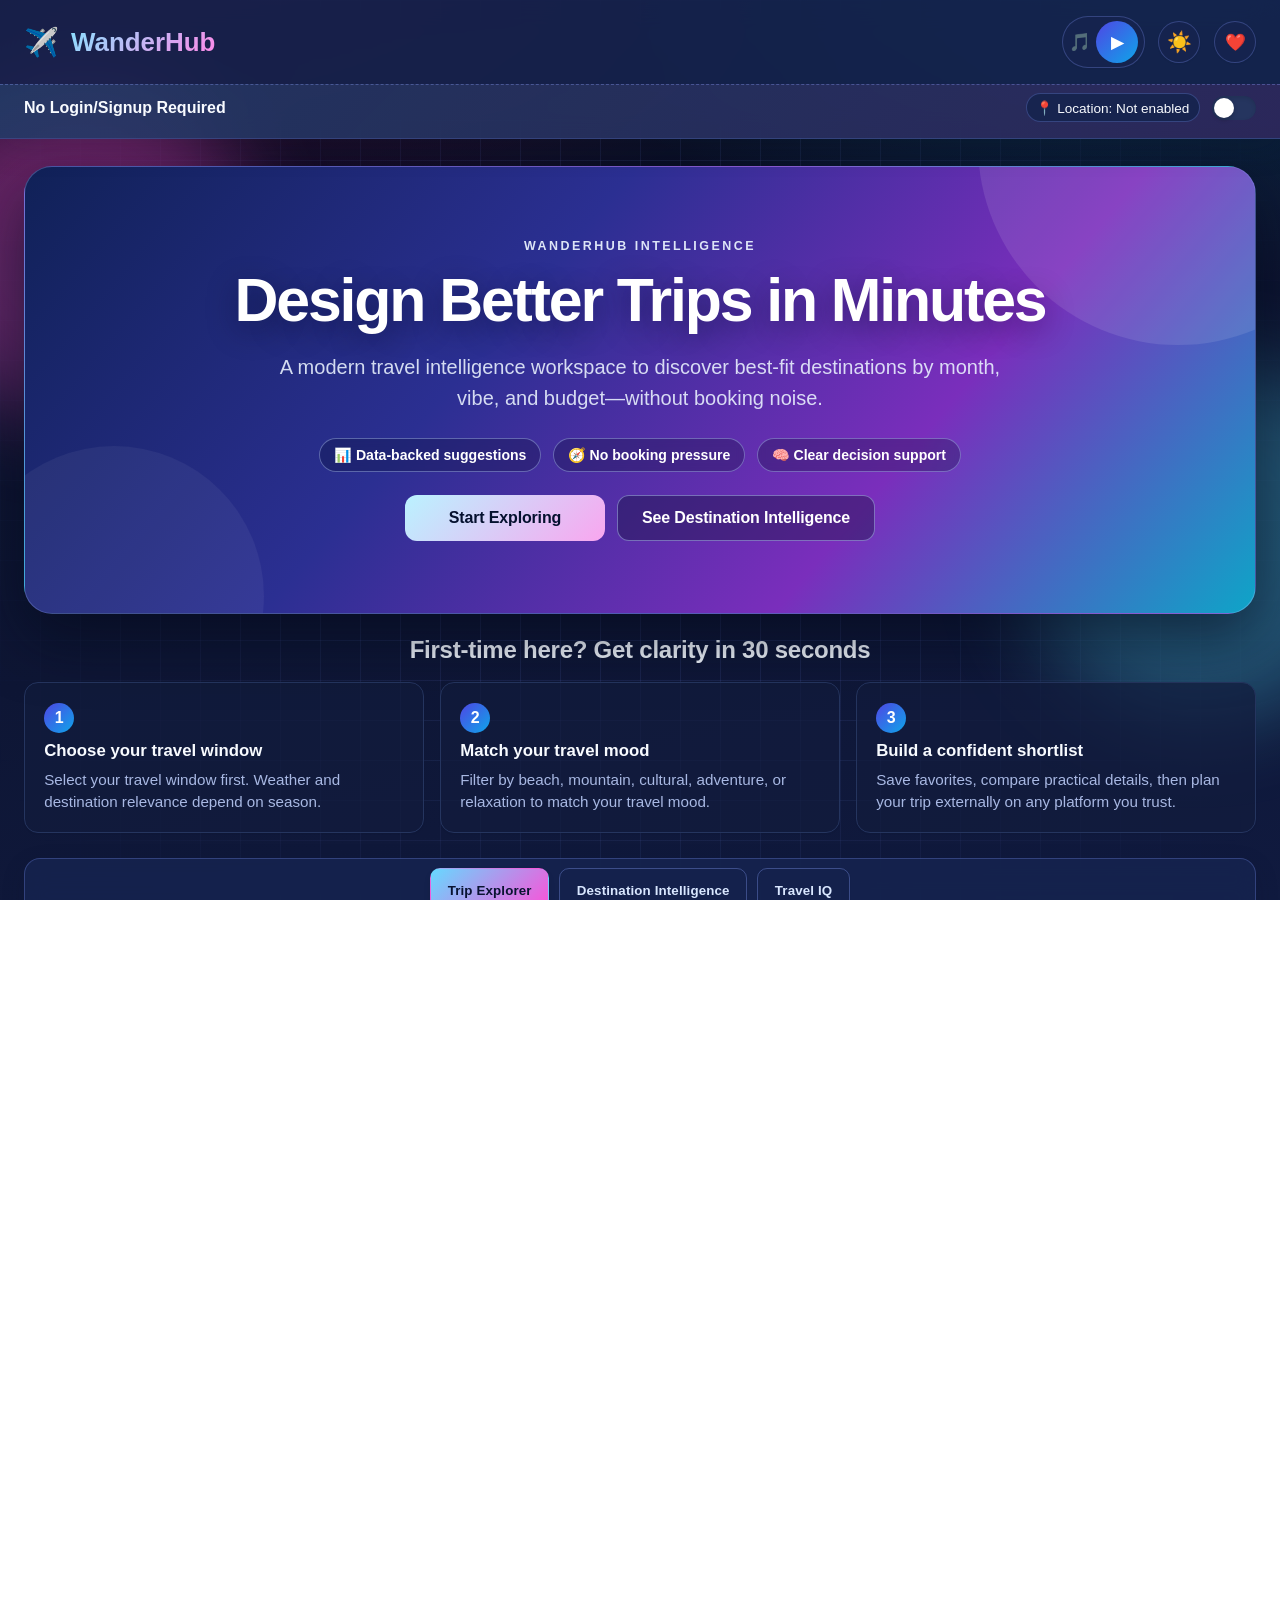
==== commit a4b276ba: "Adjust location flow and distance UX for smart picks" ====
--- a/index.html
+++ b/index.html
@@ -261,8 +261,8 @@
                 
                 <div class="location-benefits">
                     <div class="benefit-item">
-                        <span class="benefit-icon">🚗</span>
-                        <span class="benefit-text">See exact distance by road to each destination</span>
+                        <span class="benefit-icon">✈️</span>
+                        <span class="benefit-text">See accurate travel distance to each destination</span>
                     </div>
                     <div class="benefit-item">
                         <span class="benefit-icon">💰</span>
--- a/styles.css
+++ b/styles.css
@@ -51,46 +51,6 @@
   color: var(--text-secondary);
 }
 
-.tips-grid {
-  display: flex !important;
-  flex-wrap: nowrap !important;
-  gap: 1rem;
-  overflow-x: auto;
-  overflow-y: hidden;
-  scroll-snap-type: x mandatory;
-  -webkit-overflow-scrolling: touch;
-  padding-bottom: 0.35rem;
-}
-
-.tip-card {
-  flex: 0 0 calc((100% - 3rem) / 4);
-  min-width: 240px;
-  scroll-snap-align: start;
-}
-
-.tips-grid::-webkit-scrollbar {
-  height: 8px;
-}
-
-.tips-grid::-webkit-scrollbar-thumb {
-  background: color-mix(in srgb, var(--accent-primary) 45%, transparent);
-  border-radius: 999px;
-}
-
-@media (max-width: 900px) {
-  .tip-card {
-    flex: 0 0 74vw;
-    min-width: 250px;
-  }
-}
-
-@media (max-width: 640px) {
-  .tip-card {
-    flex: 0 0 84vw;
-    min-width: 230px;
-  }
-}
-
 * {
   box-sizing: border-box;
 }
@@ -100,6 +60,8 @@
   padding: 0;
   width: 100%;
   height: 100%;
+  max-width: 100%;
+  overflow-x: clip;
 }
 
 /* Mobile App-like Global Styles */
@@ -462,7 +424,8 @@
   margin: 0 auto;
   padding: 2rem 1.5rem;
   position: relative;
-  overflow: visible;
+  overflow-x: clip;
+  overflow-y: visible;
 }
 
 /* Hero Section */
@@ -1529,7 +1492,7 @@
   font-size: 1.75rem;
 }
 
-.tips-grid {
+.tips-section .tips-grid {
   display: grid;
   grid-template-columns: repeat(auto-fit, minmax(250px, 1fr));
   gap: 1.5rem;
@@ -1605,12 +1568,13 @@
     overflow: hidden;
   }
 
-  .tips-grid {
-    display: flex;
+  .tips-section .tips-grid {
+    display: flex !important;
     scroll-snap-type: x mandatory;
     scroll-behavior: smooth;
     overflow-x: hidden;
     gap: 0;
+    grid-template-columns: none !important;
   }
 
   .tip-card {
@@ -1622,6 +1586,25 @@
 
   .carousel-dots {
     display: flex;
+  }
+}
+
+/* Desktop/Laptop: always keep Travel IQ in horizontal grid */
+@media (min-width: 769px) {
+  .tips-section .tips-grid {
+    display: grid !important;
+    grid-template-columns: repeat(auto-fit, minmax(250px, 1fr)) !important;
+    gap: 1.5rem !important;
+    overflow: visible !important;
+  }
+
+  .tips-section .tip-card {
+    flex: initial !important;
+    margin: 0 !important;
+  }
+
+  .carousel-dots {
+    display: none !important;
   }
 }
 
@@ -1937,12 +1920,28 @@
 
 /* Footer */
 .footer {
-  background: var(--card-bg);
+  background: linear-gradient(135deg, rgba(102, 217, 255, 0.08), rgba(255, 79, 216, 0.06));
   border-top: 1px solid var(--border-color);
-  padding: 2rem;
+  padding: 1rem;
   text-align: center;
   color: var(--text-secondary);
   margin-top: 4rem;
+}
+
+.footer p {
+  margin: 0 auto;
+  font-size: clamp(0.72rem, 2.8vw, 0.92rem);
+  font-weight: 500;
+  white-space: nowrap;
+  letter-spacing: 0;
+  padding: 0.62rem 0.9rem;
+  display: inline-block;
+  max-width: calc(100vw - 2rem);
+  border-radius: 10px;
+  background: rgba(102, 217, 255, 0.12);
+  border: 1px solid rgba(102, 217, 255, 0.2);
+  overflow: hidden;
+  text-overflow: ellipsis;
 }
 
 .footer-content {
@@ -2081,7 +2080,7 @@
 .modal-content {
   background: var(--card-bg);
   border-radius: 20px;
-  padding: 2rem;
+  padding: 1.8rem 1.2rem;
   max-width: 600px;
   width: 90%;
   max-height: min(85vh, calc(100dvh - 2rem));
@@ -2554,7 +2553,7 @@
   .header-right {
     width: auto;
     justify-content: flex-end;
-    gap: 0.5rem;
+    gap: 0.4rem;
   }
 
   .logo {
@@ -2562,32 +2561,52 @@
   }
 
   .logo-icon {
-    font-size: 1.4rem;
+    font-size: 1.25rem !important;
   }
 
   .logo h1 {
-    font-size: 1rem;
-    letter-spacing: 0.3px;
+    font-size: 0.88rem !important;
+    line-height: 1;
+    letter-spacing: 0.2px;
   }
 
   .music-player {
-    padding: 0.2rem 0.3rem;
-    gap: 0.3rem;
+    height: 36px;
+    padding: 0.18rem 0.24rem;
+    gap: 0.24rem;
     border-radius: 999px;
+  }
+
+  .music-track {
+    width: 20px;
+    justify-content: center;
+  }
+
+  .music-actions {
+    gap: 0.24rem;
+  }
+
+  .music-icon {
+    font-size: 0.88rem;
+    line-height: 1;
   }
 
   .music-btn,
   .theme-toggle,
   .favorites-shortcut {
-    width: 40px;
-    height: 40px;
-    min-width: 40px;
-    min-height: 40px;
-    font-size: 0.95rem;
+    width: 36px;
+    height: 36px;
+    min-width: 36px;
+    min-height: 36px;
+    font-size: 0.9rem;
   }
 
   .theme-toggle {
-    font-size: 0.95rem;
+    font-size: 0.9rem;
+  }
+
+  .favorites-shortcut-icon {
+    font-size: 0.9rem;
   }
 
   /* Header Trust Section - Compact */
@@ -3435,6 +3454,11 @@
   margin-bottom: 1.05rem;
 }
 
+.filters-section .section-head,
+.results .section-head {
+  text-align: center;
+}
+
 .section-head h2 {
   margin: 0;
   font-size: clamp(1.3rem, 2.2vw, 1.9rem);
@@ -3508,7 +3532,9 @@
 .quick-presets {
   display: flex;
   gap: 0.6rem;
-  overflow-x: auto;
+  justify-content: center;
+  flex-wrap: wrap;
+  overflow-x: visible;
   padding: 0.08rem 0.08rem 0.36rem;
   margin-bottom: 1rem;
   scrollbar-width: none;
@@ -3550,6 +3576,7 @@
   border: 1px solid rgba(141, 163, 255, 0.33);
   border-radius: 14px;
   padding: 0.75rem;
+  justify-items: center;
 }
 
 .filter-label {
@@ -3559,6 +3586,8 @@
   align-items: center;
   text-align: center;
   white-space: nowrap;
+  width: 100%;
+  margin: 0 auto;
 }
 
 .filters-section select,
@@ -3569,6 +3598,12 @@
   color: var(--ux-text) !important;
   text-align: center;
   text-align-last: center;
+  width: 100%;
+}
+
+.filters-section select {
+  padding-left: 1rem;
+  padding-right: 2rem;
 }
 
 .filters-section select option {
@@ -3767,6 +3802,12 @@
   transform: translateY(0);
 }
 
+@media (max-width: 768px) {
+  .back-to-top {
+    bottom: 4.8rem;
+  }
+}
+
 .container > .hero,
 .container > .page-tabs,
 .container > .filters-section,
@@ -3928,6 +3969,13 @@
 }
 
 @media (max-width: 640px) {
+  .header,
+  .header-content,
+  .header-trust {
+    max-width: 100%;
+    overflow-x: clip;
+  }
+
   .page-tabs {
     padding: 0.5rem !important;
     margin-left: 0 !important;
@@ -3950,6 +3998,19 @@
     min-width: 0 !important;
     max-width: none;
     width: 100% !important;
+  }
+
+  .trust-actions {
+    min-width: 0;
+    max-width: 56vw;
+  }
+
+  .trust-status {
+    min-width: 0;
+    max-width: 44vw;
+    overflow: hidden;
+    text-overflow: ellipsis;
+    white-space: nowrap;
   }
 
   .container > .hero,
@@ -3992,6 +4053,7 @@
 
   .quick-presets {
     margin-bottom: 0.75rem;
+    justify-content: center;
   }
 }
 
@@ -4200,7 +4262,9 @@
 }
 
 body:not(.dark-mode) .footer p {
-  color: #2f3f5c !important;
+  color: #111c38 !important;
+  background: rgba(79, 70, 229, 0.1) !important;
+  border-color: rgba(79, 70, 229, 0.25) !important;
 }
 
 body:not(.dark-mode) .platform-card h4,
@@ -4450,3 +4514,85 @@
 .toast-notification.show {
   bottom: 24px;
 }
+
+/* Final filter alignment guards (authoritative) */
+.filters-section .filter-group {
+  justify-items: center !important;
+}
+
+.filters-section .filter-label {
+  width: 100% !important;
+  justify-content: center !important;
+  align-items: center !important;
+  text-align: center !important;
+  margin: 0 auto !important;
+}
+
+.filters-section select {
+  width: 100% !important;
+  text-align: center !important;
+  text-align-last: center !important;
+  -webkit-text-align-last: center;
+  appearance: none;
+  -webkit-appearance: none;
+  -moz-appearance: none;
+  padding-left: 2.1rem !important;
+  padding-right: 2.1rem !important;
+  background-image: url("data:image/svg+xml,%3Csvg xmlns='http://www.w3.org/2000/svg' width='14' height='14' viewBox='0 0 24 24' fill='none' stroke='%2398a9d8' stroke-width='2.5' stroke-linecap='round' stroke-linejoin='round'%3E%3Cpolyline points='6 9 12 15 18 9'/%3E%3C/svg%3E");
+  background-repeat: no-repeat;
+  background-position: right 0.75rem center;
+  background-size: 0.78rem;
+}
+
+.filters-section select::-ms-expand {
+  display: none;
+}
+
+.filters-section #travelerCount {
+  text-align: center !important;
+}
+
+/* Final axis-lock for filter label/value alignment */
+.filters-section .filter-group {
+  justify-items: center !important;
+  align-items: start !important;
+}
+
+.filters-section .filter-group > .filter-label,
+.filters-section .filter-group > select,
+.filters-section .filter-group > .traveler-stepper {
+  width: 100% !important;
+  margin-inline: auto !important;
+}
+
+/* Final Travel IQ layout guards */
+@media (min-width: 1024px) {
+  .tips-section .tips-grid {
+    display: grid !important;
+    grid-template-columns: repeat(4, minmax(0, 1fr)) !important;
+    gap: 1.5rem !important;
+    overflow: visible !important;
+  }
+
+  .tips-section .tip-card {
+    width: auto !important;
+    min-width: 0 !important;
+    max-width: none !important;
+    flex: initial !important;
+  }
+}
+
+@media (max-width: 768px) {
+  .tips-section .tips-grid {
+    display: flex !important;
+    grid-template-columns: none !important;
+    overflow-x: hidden !important;
+    gap: 0 !important;
+  }
+
+  .tips-section .tip-card {
+    flex: 0 0 100% !important;
+    min-width: 100% !important;
+    max-width: 100% !important;
+  }
+}
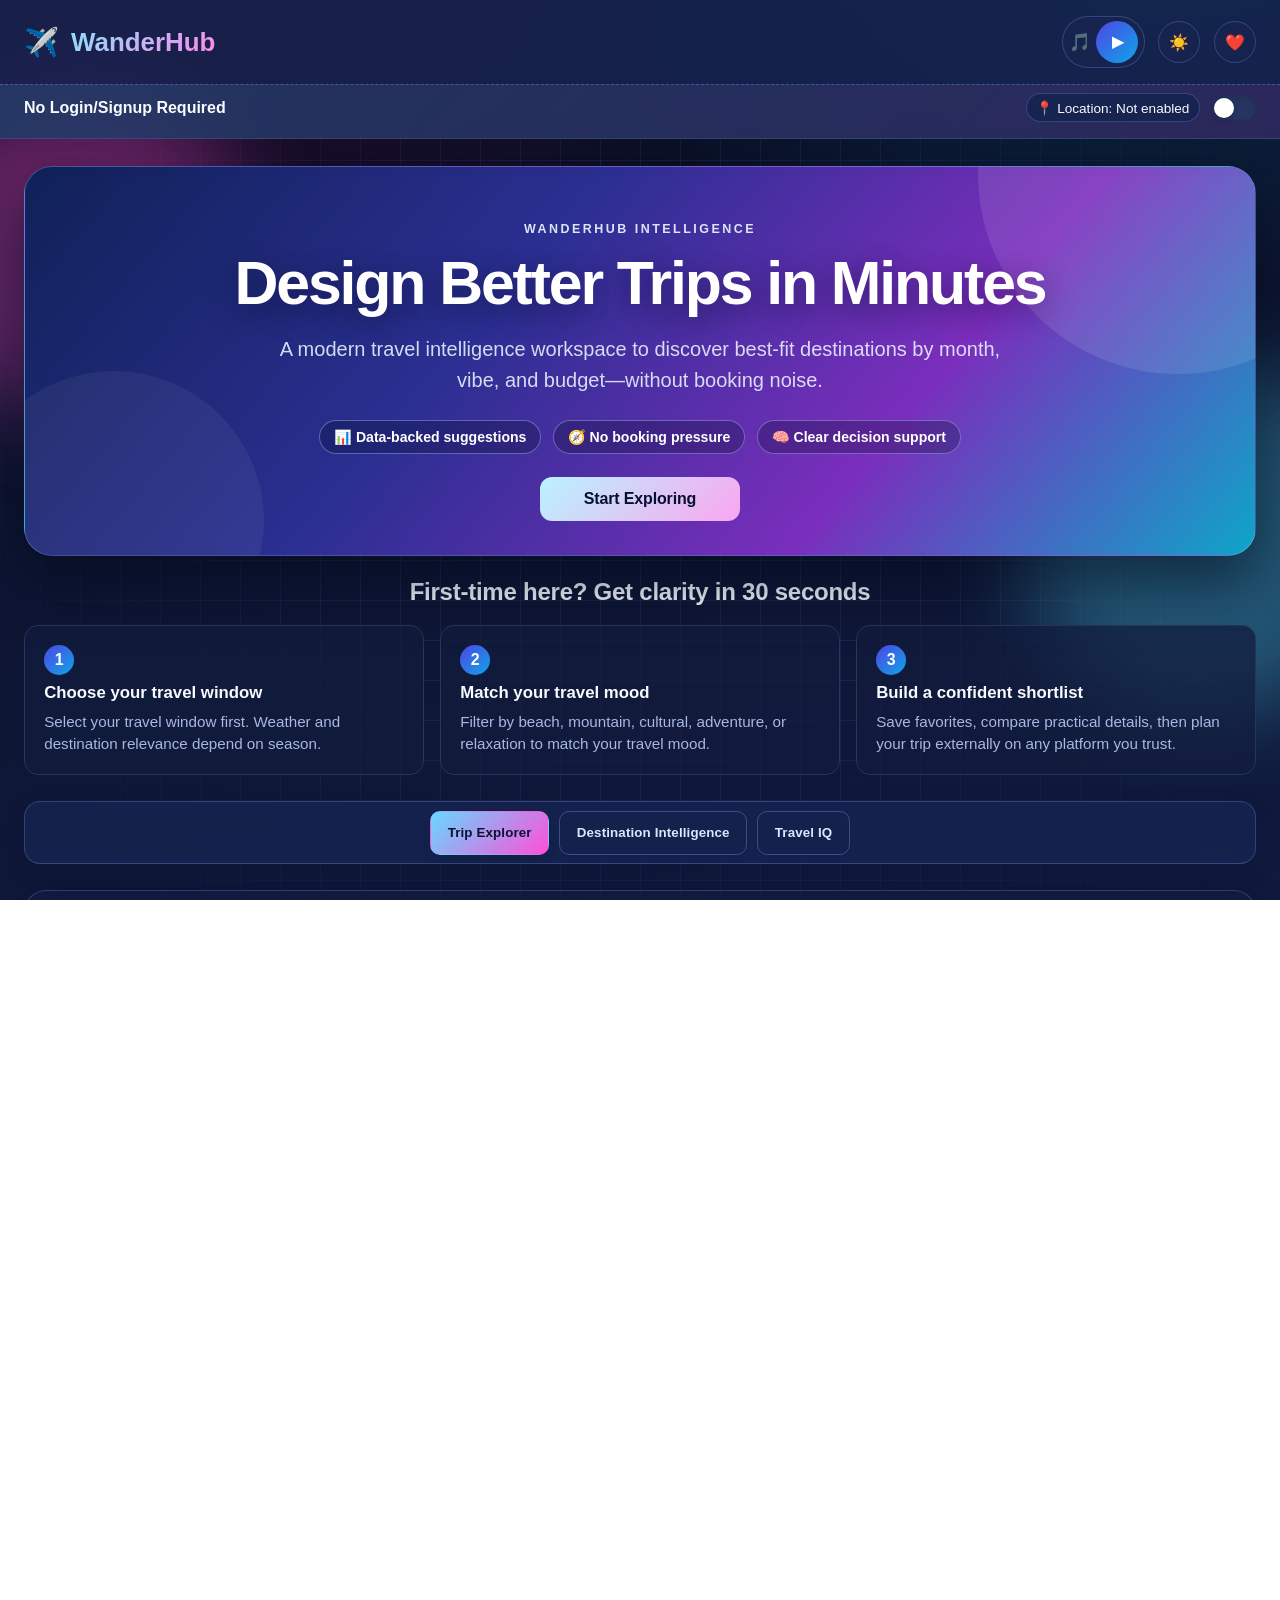
==== commit f6764ca2: "Refine hero, scrolling, icon sizing, and card consistency" ====
--- a/index.html
+++ b/index.html
@@ -70,7 +70,6 @@
                 </div>
                 <div class="hero-actions">
                     <a href="#filtersSectionBlock" class="hero-btn hero-btn-primary">Start Exploring</a>
-                    <a href="#results" class="hero-btn hero-btn-secondary">See Destination Intelligence</a>
                 </div>
             </div>
         </section>
--- a/styles.css
+++ b/styles.css
@@ -22,6 +22,8 @@
   --primary-color: var(--accent-primary);
   --shadow-color: rgba(79, 70, 229, 0.18);
   --transition: all 0.3s cubic-bezier(0.4, 0, 0.2, 1);
+  --header-icon-size: 42px;
+  --header-icon-font-size: 1rem;
 }
 
 body.dark-mode {
@@ -156,8 +158,8 @@
 
 .favorites-shortcut {
   position: relative;
-  width: 42px;
-  height: 42px;
+  width: var(--header-icon-size);
+  height: var(--header-icon-size);
   border-radius: 999px;
   border: 1px solid var(--border-color);
   background: var(--card-bg);
@@ -177,7 +179,7 @@
 }
 
 .favorites-shortcut-icon {
-  font-size: 1.05rem;
+  font-size: var(--header-icon-font-size);
 }
 
 .favorites-shortcut-count {
@@ -230,8 +232,8 @@
   display: flex;
   align-items: center;
   justify-content: center;
-  width: 42px;
-  height: 42px;
+  width: var(--header-icon-size);
+  height: var(--header-icon-size);
   background: var(--bg-gradient);
   color: white;
   border: none;
@@ -239,8 +241,15 @@
   font-weight: 700;
   cursor: pointer;
   transition: var(--transition);
-  font-size: 1rem;
+  font-size: var(--header-icon-font-size);
+  line-height: 1;
   padding: 0;
+  overflow: hidden;
+}
+
+.music-btn-play {
+  font-size: calc(var(--header-icon-font-size) - 0.08rem);
+  padding-left: 1px;
 }
 
 .music-btn:hover:not(:disabled) {
@@ -400,9 +409,9 @@
   background: var(--card-bg);
   border: 1px solid var(--border-color);
   border-radius: 50%;
-  width: 42px;
-  height: 42px;
-  font-size: 1.25rem;
+  width: var(--header-icon-size);
+  height: var(--header-icon-size);
+  font-size: var(--header-icon-font-size);
   cursor: pointer;
   display: flex;
   align-items: center;
@@ -1094,6 +1103,9 @@
   backface-visibility: hidden;
   -webkit-transform: translateZ(0);
   transform: translateZ(0);
+  display: flex;
+  flex-direction: column;
+  height: 100%;
 }
 
 .destination-card::before {
@@ -1124,6 +1136,7 @@
   display: flex;
   justify-content: space-between;
   align-items: start;
+  gap: 0.8rem;
   margin-bottom: 1rem;
   position: relative;
   z-index: 1;
@@ -1133,9 +1146,16 @@
   margin: 0;
   font-size: 1.5rem;
   color: var(--text-primary);
-  min-height: 3rem;
-  display: flex;
-  align-items: center;
+  line-height: 1.25;
+  min-height: 3.75rem;
+  max-height: 3.75rem;
+  overflow: hidden;
+  text-overflow: ellipsis;
+  display: -webkit-box;
+  -webkit-line-clamp: 2;
+  -webkit-box-orient: vertical;
+  flex: 1 1 auto;
+  min-width: 0;
 }
 
 .destination-rating {
@@ -1145,6 +1165,14 @@
   border-radius: 20px;
   font-size: 0.85rem;
   font-weight: 600;
+  display: inline-flex;
+  align-items: center;
+  justify-content: center;
+  gap: 0.25rem;
+  white-space: nowrap;
+  line-height: 1;
+  min-width: 4.8rem;
+  flex: 0 0 auto;
 }
 
 .destination-vibes {
@@ -2538,6 +2566,11 @@
 }
 
 @media (max-width: 480px) {
+  :root {
+    --header-icon-size: 36px;
+    --header-icon-font-size: 0.9rem;
+  }
+
   /* General Mobile Spacing */
   .container {
     padding: 0.75rem;
@@ -2594,19 +2627,23 @@
   .music-btn,
   .theme-toggle,
   .favorites-shortcut {
-    width: 36px;
-    height: 36px;
-    min-width: 36px;
-    min-height: 36px;
-    font-size: 0.9rem;
+    width: var(--header-icon-size);
+    height: var(--header-icon-size);
+    min-width: var(--header-icon-size);
+    min-height: var(--header-icon-size);
+    font-size: var(--header-icon-font-size);
   }
 
   .theme-toggle {
-    font-size: 0.9rem;
+    font-size: var(--header-icon-font-size);
   }
 
   .favorites-shortcut-icon {
-    font-size: 0.9rem;
+    font-size: var(--header-icon-font-size);
+  }
+
+  .music-btn-play {
+    padding-left: 0;
   }
 
   /* Header Trust Section - Compact */
@@ -2822,6 +2859,8 @@
   .destination-card h3 {
     font-size: 1.25rem;
     line-height: 1.3;
+    min-height: 3.25rem;
+    max-height: 3.25rem;
   }
 
   .destination-rating {
@@ -3372,6 +3411,7 @@
   background: var(--ux-hero-grad) !important;
   box-shadow: 0 24px 60px rgba(3, 8, 26, 0.58) !important;
   border: 1px solid rgba(170, 193, 255, 0.3);
+  padding: 3.4rem 2.5rem 2.1rem !important;
 }
 
 .hero-eyebrow {
@@ -4032,7 +4072,7 @@
   }
 
   .hero {
-    padding: 2.5rem 1.15rem !important;
+    padding: 2.3rem 1.15rem 1.55rem !important;
   }
 
   .hero-btn {
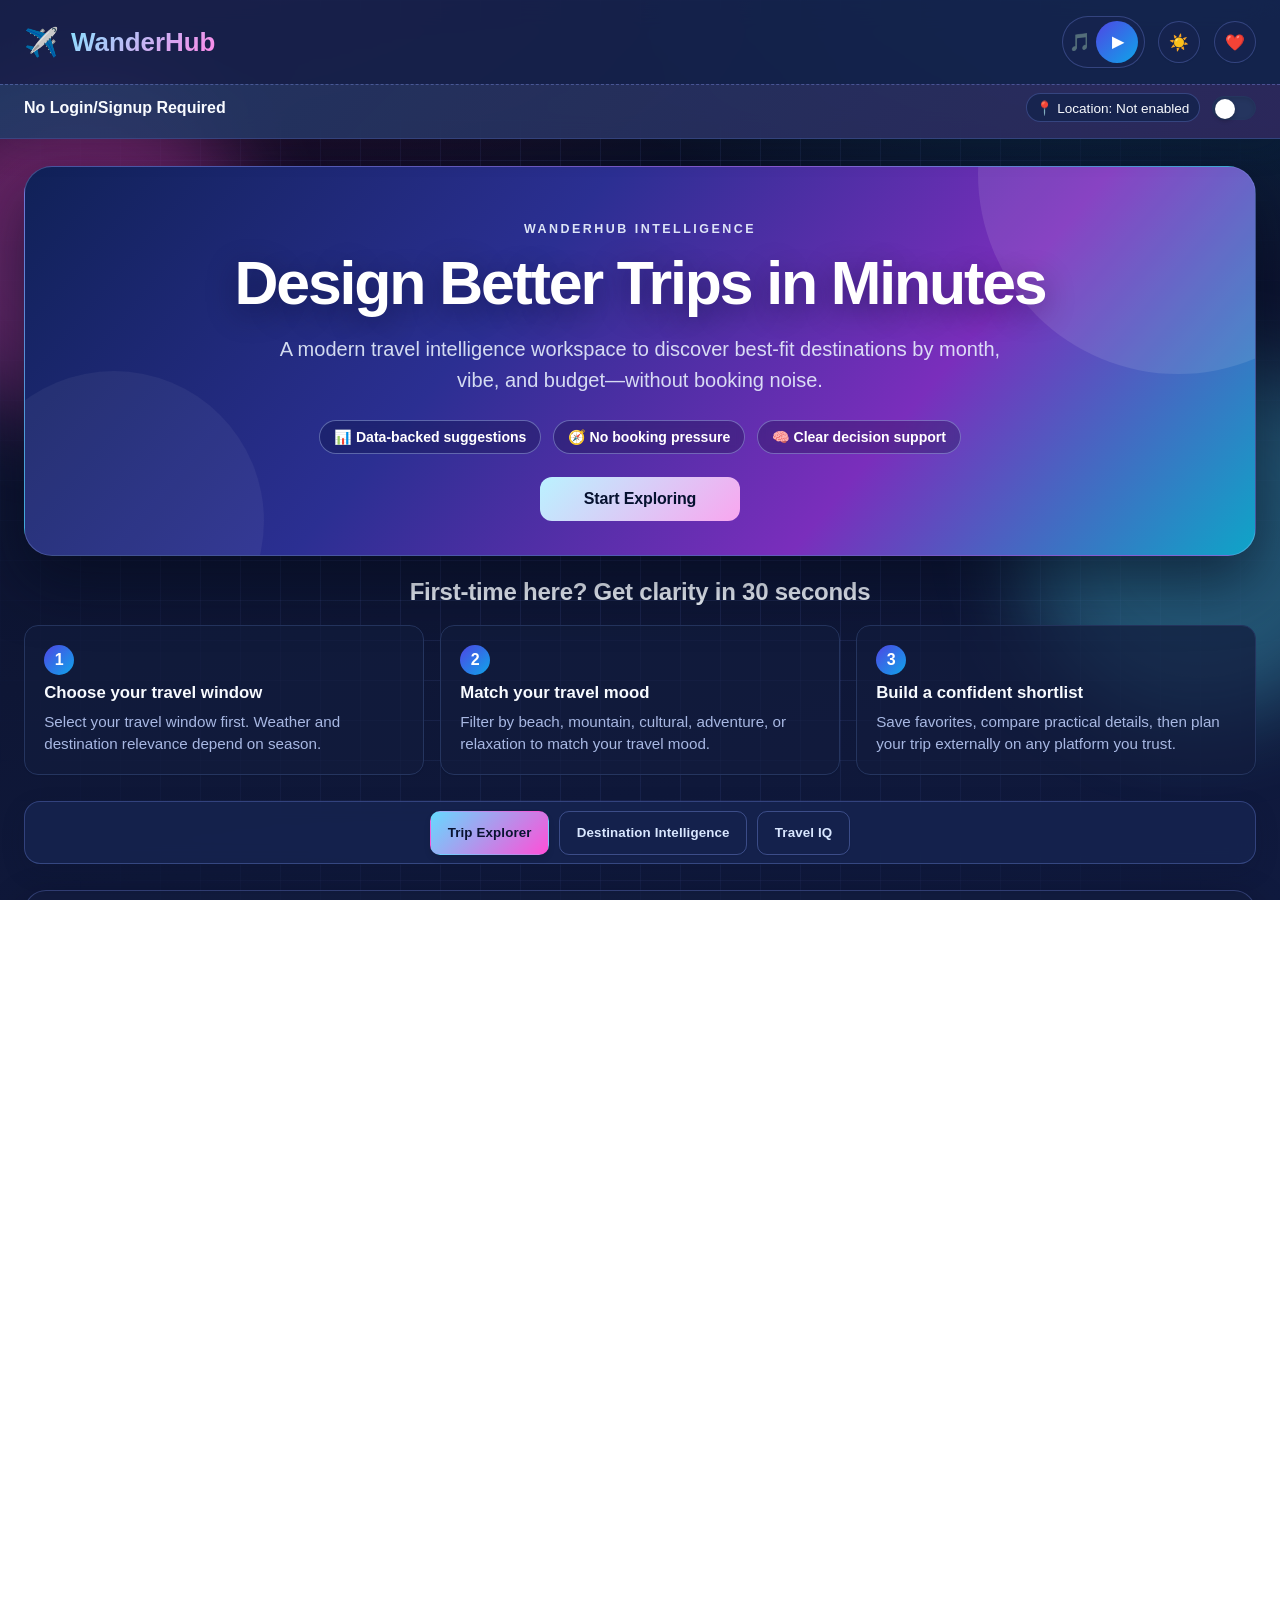
==== commit 9045cd1f: "security updates" ====
--- a/index.html
+++ b/index.html
@@ -7,6 +7,9 @@
     <meta name="apple-mobile-web-app-capable" content="yes" />
     <meta name="apple-mobile-web-app-status-bar-style" content="default" />
     <meta name="theme-color" content="#667eea" />
+    <meta http-equiv="Content-Security-Policy" content="default-src 'self'; script-src 'self'; style-src 'self' 'unsafe-inline'; img-src 'self' data:; media-src 'self'; font-src 'self'; connect-src 'self'; frame-ancestors 'none'; base-uri 'self'; form-action 'self';" />
+    <meta name="referrer" content="strict-origin-when-cross-origin" />
+    <meta http-equiv="X-Content-Type-Options" content="nosniff" />
     <title>WanderHub - Smart Travel Insights by Month</title>
     <link rel="stylesheet" href="styles.css" />
     <link rel="icon" href="data:image/svg+xml,<svg xmlns='http://www.w3.org/2000/svg' viewBox='0 0 100 100'><text y='.9em' font-size='90'>✈️</text></svg>" />
@@ -69,7 +72,7 @@
                     <span class="hero-tag">🧠 Clear decision support</span>
                 </div>
                 <div class="hero-actions">
-                    <a href="#filtersSectionBlock" class="hero-btn hero-btn-primary">Start Exploring</a>
+                    <a href="#quickStart" class="hero-btn hero-btn-primary" onclick="document.getElementById('quickStart')?.scrollIntoView({ behavior: 'smooth', block: 'start' });">Start Exploring</a>
                 </div>
             </div>
         </section>
@@ -96,9 +99,9 @@
         </section>
 
         <nav class="page-tabs" aria-label="Page sections">
-            <button type="button" class="page-tab active" data-target="filtersSectionBlock">Trip Explorer</button>
-            <button type="button" class="page-tab" data-target="results">Destination Intelligence</button>
-            <button type="button" class="page-tab" data-target="tipsSection">Travel IQ</button>
+            <button type="button" class="page-tab active" data-target="filtersSectionBlock" onclick="document.getElementById('filtersSectionBlock')?.scrollIntoView({ behavior: 'smooth', block: 'start' });">Trip Explorer</button>
+            <button type="button" class="page-tab" data-target="results" onclick="document.getElementById('results')?.scrollIntoView({ behavior: 'smooth', block: 'start' });">Destination Intelligence</button>
+            <button type="button" class="page-tab" data-target="tipsSection" onclick="document.getElementById('tipsSection')?.scrollIntoView({ behavior: 'smooth', block: 'start' });">Travel IQ</button>
         </nav>
 
         <!-- Filters Section -->
--- a/styles.css
+++ b/styles.css
@@ -361,6 +361,8 @@
   position: relative;
   transition: background-color 0.3s ease, box-shadow 0.3s ease;
   box-shadow: inset 0 2px 4px rgba(0, 0, 0, 0.1);
+  border: 1px solid var(--border-color); /* Match other pill borders */
+  box-sizing: border-box;
 }
 
 .toggle-slider::before {
@@ -1888,15 +1890,15 @@
 
 .favorite-card-footer {
   display: grid;
-  grid-template-columns: 1fr 1fr;
+  grid-template-columns: repeat(2, minmax(0, 1fr));
   gap: 0.85rem;
   margin-top: auto;
 }
 
 .favorite-action-btn {
-  padding: 0.75rem 1.25rem;
+  padding: 0.7rem 0.95rem;
   min-height: 44px;
-  font-size: 0.95rem;
+  font-size: 0.9rem;
   font-weight: 600;
   border: 2px solid var(--border-color);
   border-radius: 10px;
@@ -1909,7 +1911,10 @@
   display: inline-flex;
   align-items: center;
   justify-content: center;
-  gap: 0.5rem;
+  gap: 0.35rem;
+  line-height: 1.2;
+  white-space: nowrap;
+  min-width: 0;
   touch-action: manipulation;
   -webkit-tap-highlight-color: transparent;
   box-shadow: 0 2px 4px rgba(0, 0, 0, 0.05);
@@ -1927,7 +1932,6 @@
 
 .favorite-action-btn:active {
   transform: translateY(-1px) scale(0.98);
-}
 }
 
 .favorite-action-btn:active {
@@ -2603,11 +2607,24 @@
     letter-spacing: 0.2px;
   }
 
+  .favorite-card-footer {
+    gap: 0.7rem;
+  }
+
+  .favorite-action-btn {
+    font-size: 0.84rem;
+    padding: 0.62rem 0.7rem;
+    min-height: 42px;
+    letter-spacing: -0.01em;
+  }
+
   .music-player {
-    height: 36px;
-    padding: 0.18rem 0.24rem;
+    min-height: var(--header-icon-size);
+    height: auto;
+    padding: 2px 4px;
     gap: 0.24rem;
     border-radius: 999px;
+    align-items: center;
   }
 
   .music-track {
@@ -2644,6 +2661,8 @@
 
   .music-btn-play {
     padding-left: 0;
+    font-size: 0.82rem;
+    line-height: 1;
   }
 
   /* Header Trust Section - Compact */
